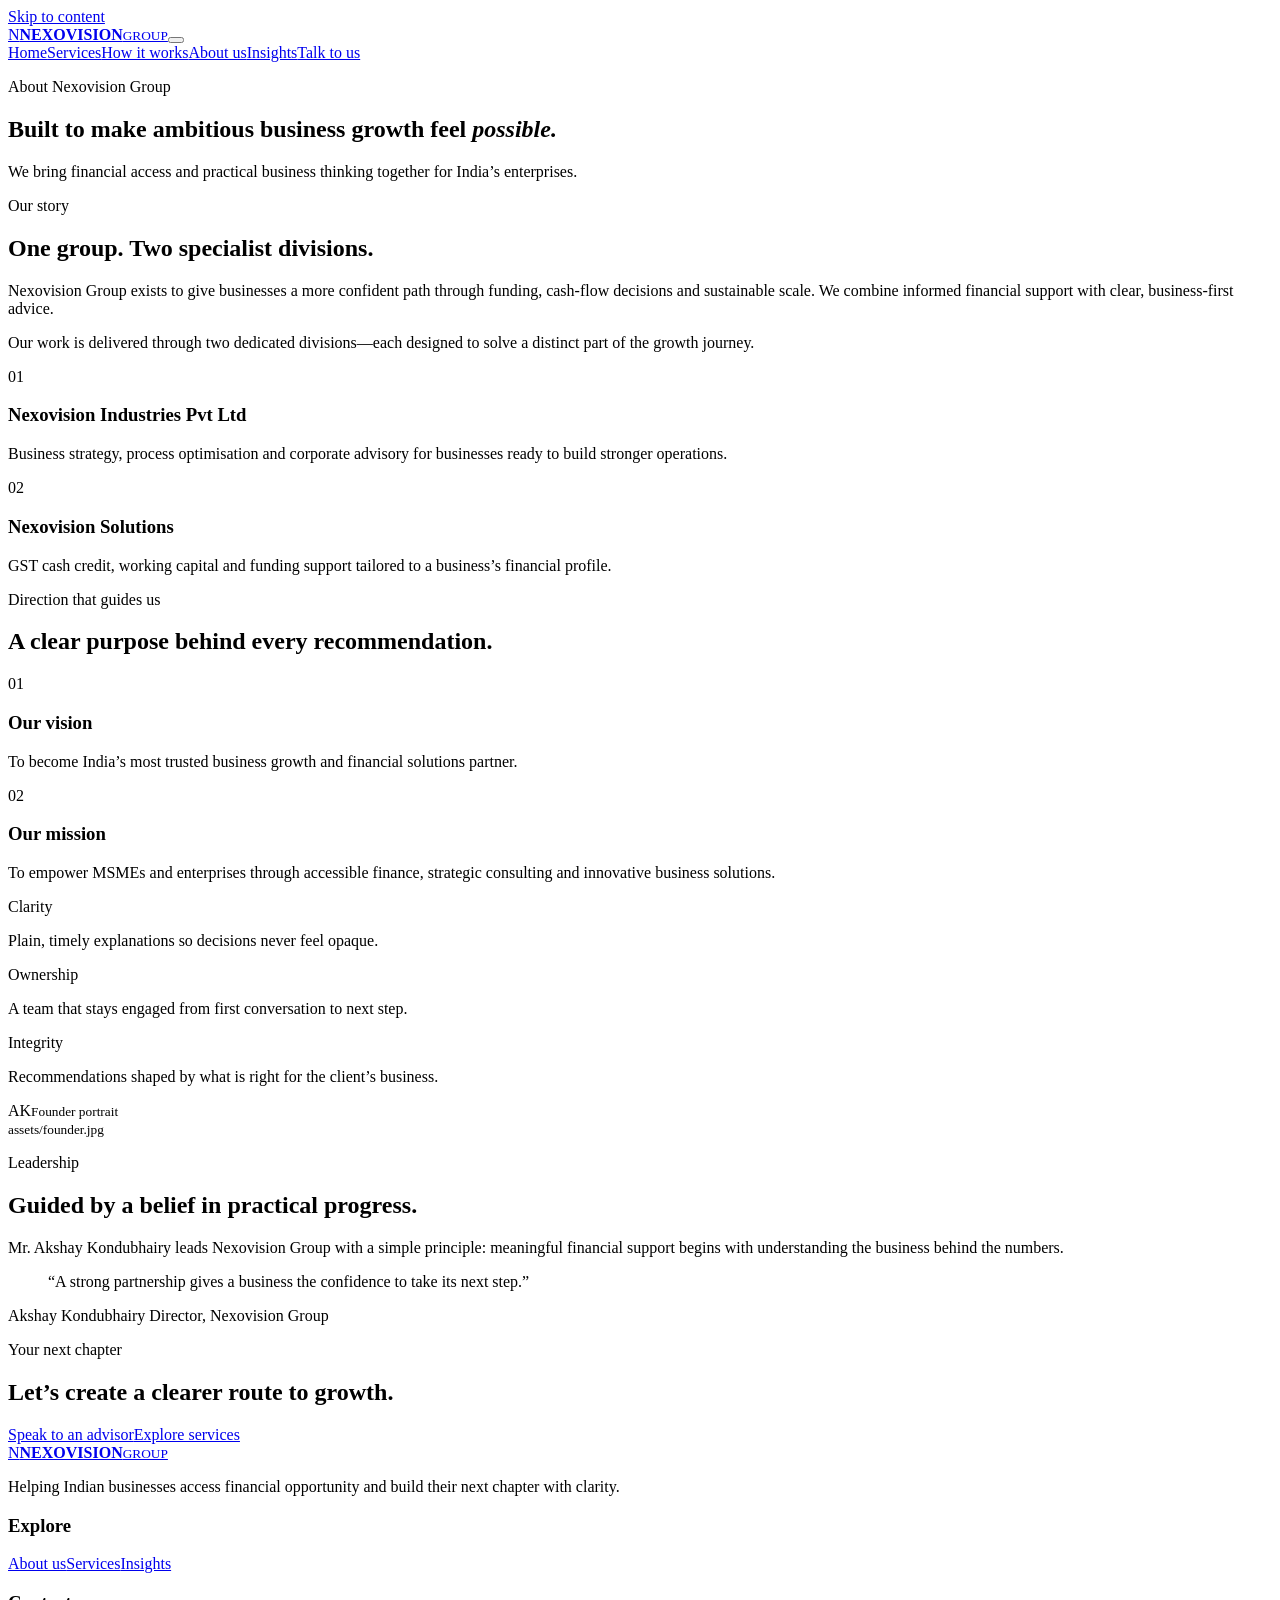
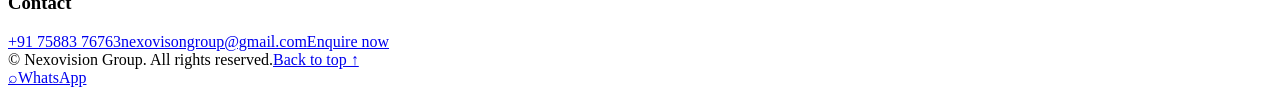
==== about.html @ 86c277ed "Add files via upload" ====
<!doctype html>
<html lang="en"><head><meta charset="utf-8"><meta name="viewport" content="width=device-width, initial-scale=1"><meta name="description" content="Learn about Nexovision Group, its vision, values and two specialist business divisions."><meta name="theme-color" content="#071B42"><title>About Nexovision Group | Our Vision & Leadership</title><link rel="preconnect" href="https://fonts.googleapis.com"><link rel="preconnect" href="https://fonts.gstatic.com" crossorigin><link href="https://fonts.googleapis.com/css2?family=DM+Sans:wght@400;500;600;700&family=Playfair+Display:wght@600;700&display=swap" rel="stylesheet"><link rel="stylesheet" href="css/style.css"></head>
<body><a class="skip-link" href="#main-content">Skip to content</a><header class="site-header"><div class="container nav-wrap"><a class="brand" href="index.html" aria-label="Nexovision Group home"><img class="brand-logo" src="assets/logo.png" alt="" onerror="this.remove()"><span class="brand-mark">N</span><span><strong>NEXOVISION</strong><small>GROUP</small></span></a><button class="menu-toggle" type="button" aria-label="Open menu" aria-expanded="false" aria-controls="primary-nav"><span></span><span></span><span></span></button><nav class="primary-nav" id="primary-nav" aria-label="Primary navigation"><a href="index.html">Home</a><a href="services.html">Services</a><a href="index.html#process">How it works</a><a class="active" href="about.html">About us</a><a href="insights.html">Insights</a><a class="nav-cta" href="contact.html">Talk to us</a></nav></div></header>
<main id="main-content"><section class="page-hero"><div class="container"><p class="eyebrow"><span></span> About Nexovision Group</p><h1>Built to make ambitious business growth feel <em>possible.</em></h1><p>We bring financial access and practical business thinking together for India’s enterprises.</p></div></section>
<section class="section"><div class="container story-grid"><div class="reveal"><p class="eyebrow gold"><span></span> Our story</p><h2>One group. Two specialist divisions.</h2></div><div class="reveal"><p>Nexovision Group exists to give businesses a more confident path through funding, cash-flow decisions and sustainable scale. We combine informed financial support with clear, business-first advice.</p><p>Our work is delivered through two dedicated divisions—each designed to solve a distinct part of the growth journey.</p></div></div><div class="division-strip reveal"><div><span class="division-number">01</span><h3>Nexovision Industries Pvt Ltd</h3><p>Business strategy, process optimisation and corporate advisory for businesses ready to build stronger operations.</p></div><div><span class="division-number">02</span><h3>Nexovision Solutions</h3><p>GST cash credit, working capital and funding support tailored to a business’s financial profile.</p></div></div></section>
<section class="section values-section"><div class="container"><div class="section-heading reveal"><p class="eyebrow gold"><span></span> Direction that guides us</p><h2>A clear purpose behind every recommendation.</h2></div><div class="mission-grid"><article class="mission-card reveal"><span>01</span><h3>Our vision</h3><p>To become India’s most trusted business growth and financial solutions partner.</p></article><article class="mission-card reveal"><span>02</span><h3>Our mission</h3><p>To empower MSMEs and enterprises through accessible finance, strategic consulting and innovative business solutions.</p></article></div><div class="value-grid"><article class="reveal"><span>Clarity</span><p>Plain, timely explanations so decisions never feel opaque.</p></article><article class="reveal"><span>Ownership</span><p>A team that stays engaged from first conversation to next step.</p></article><article class="reveal"><span>Integrity</span><p>Recommendations shaped by what is right for the client’s business.</p></article></div></div></section>
<section class="section"><div class="container founder-grid"><div class="founder-photo reveal"><img src="assets/founder.jpg" alt="Mr. Akshay Kondubhairy, Director of Nexovision Group" onerror="this.style.display='none'"><div class="photo-fallback" aria-hidden="true"><span>AK</span><small>Founder portrait<br>assets/founder.jpg</small></div></div><div class="founder-copy reveal"><p class="eyebrow gold"><span></span> Leadership</p><h2>Guided by a belief in practical progress.</h2><p>Mr. Akshay Kondubhairy leads Nexovision Group with a simple principle: meaningful financial support begins with understanding the business behind the numbers.</p><blockquote>“A strong partnership gives a business the confidence to take its next step.”</blockquote><p class="signature">Akshay Kondubhairy <span>Director, Nexovision Group</span></p></div></div></section>
<section class="cta-section"><div class="container cta-inner reveal"><p class="eyebrow"><span></span> Your next chapter</p><h2>Let’s create a clearer route to growth.</h2><div class="hero-actions"><a class="button button-gold" href="contact.html">Speak to an advisor</a><a class="button button-ghost" href="services.html">Explore services</a></div></div></section></main>
<footer class="site-footer"><div class="container footer-grid"><div><a class="brand brand-footer" href="index.html"><span class="brand-mark">N</span><span><strong>NEXOVISION</strong><small>GROUP</small></span></a><p>Helping Indian businesses access financial opportunity and build their next chapter with clarity.</p></div><div><h3>Explore</h3><a href="about.html">About us</a><a href="services.html">Services</a><a href="insights.html">Insights</a></div><div><h3>Contact</h3><a href="tel:+917588376763">+91 75883 76763</a><a href="mailto:nexovisongroup@gmail.com">nexovisongroup@gmail.com</a><a href="contact.html">Enquire now</a></div></div><div class="container footer-bottom"><span>© <span id="year"></span> Nexovision Group. All rights reserved.</span><a href="#top">Back to top ↑</a></div></footer><a class="floating-whatsapp" href="https://wa.me/919021301909" target="_blank" rel="noopener" aria-label="Chat on WhatsApp">⌕<span>WhatsApp</span></a><script src="js/script.js"></script></body></html>
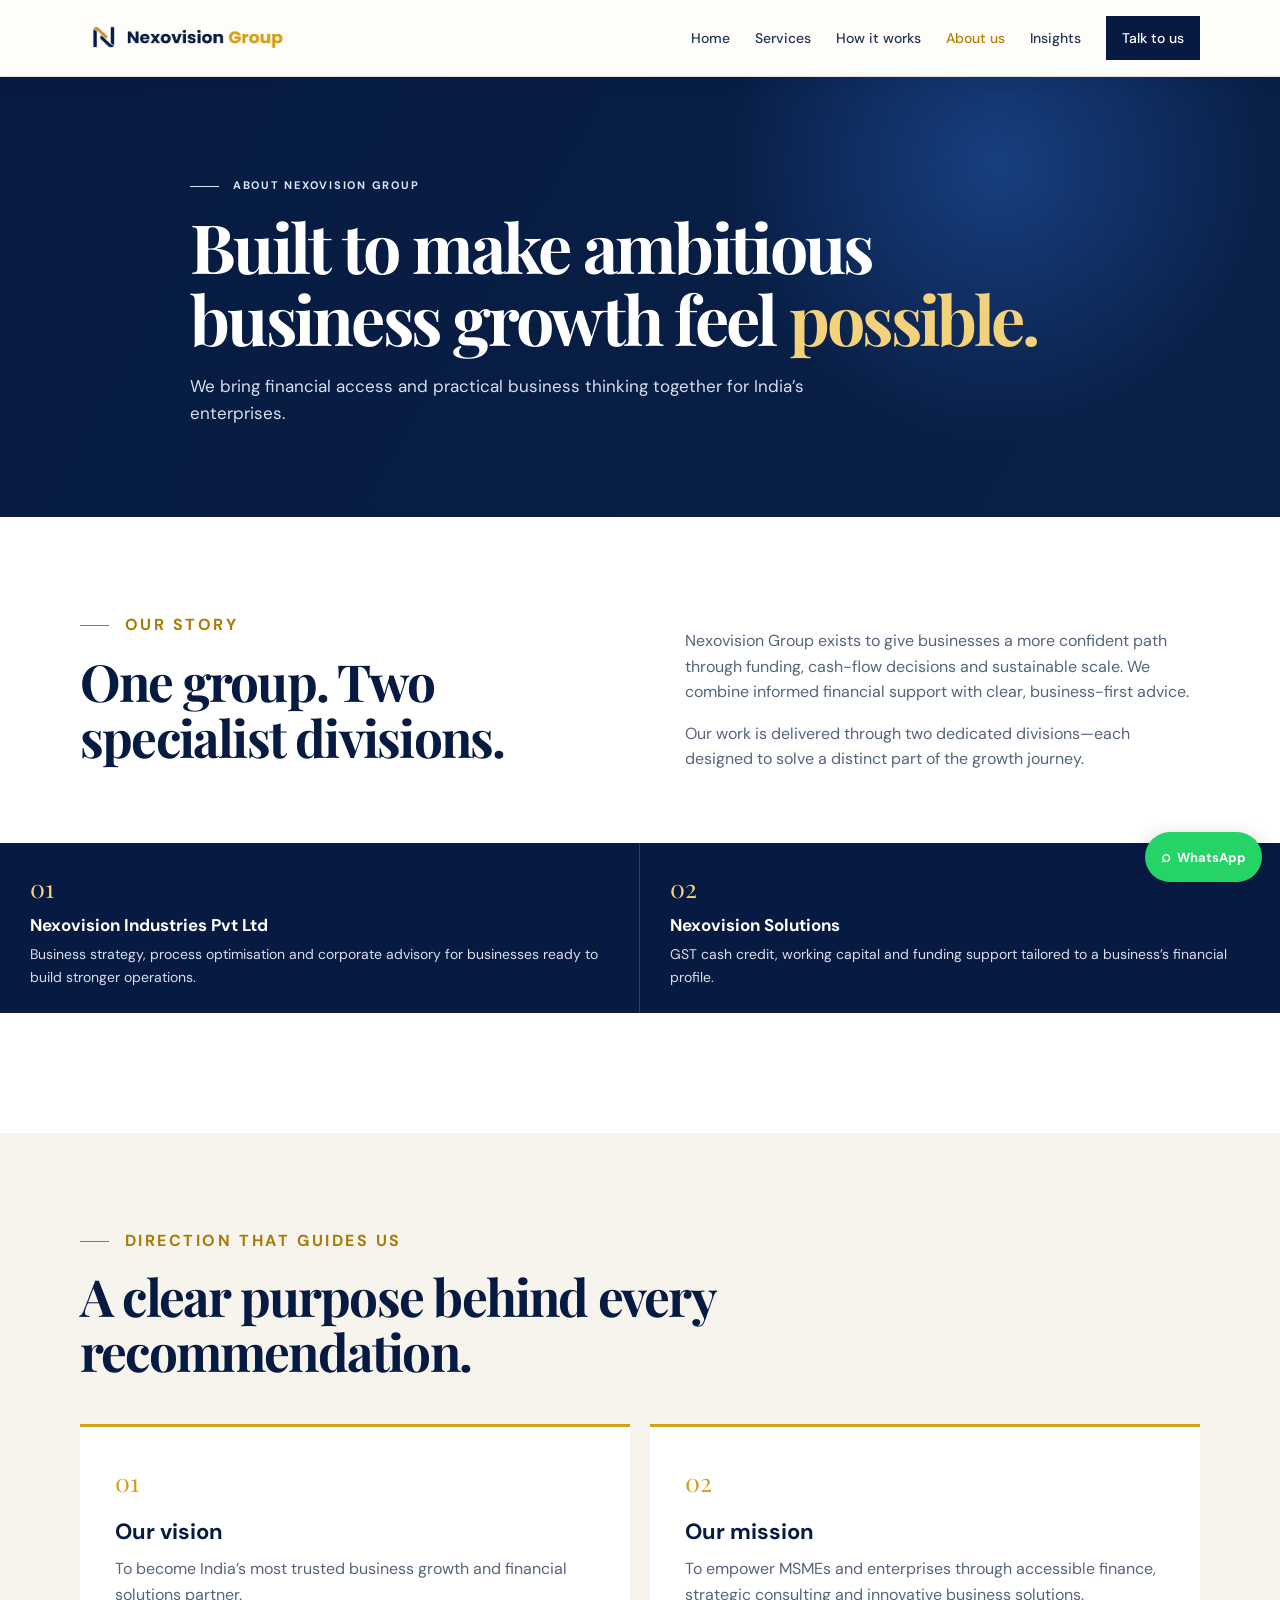
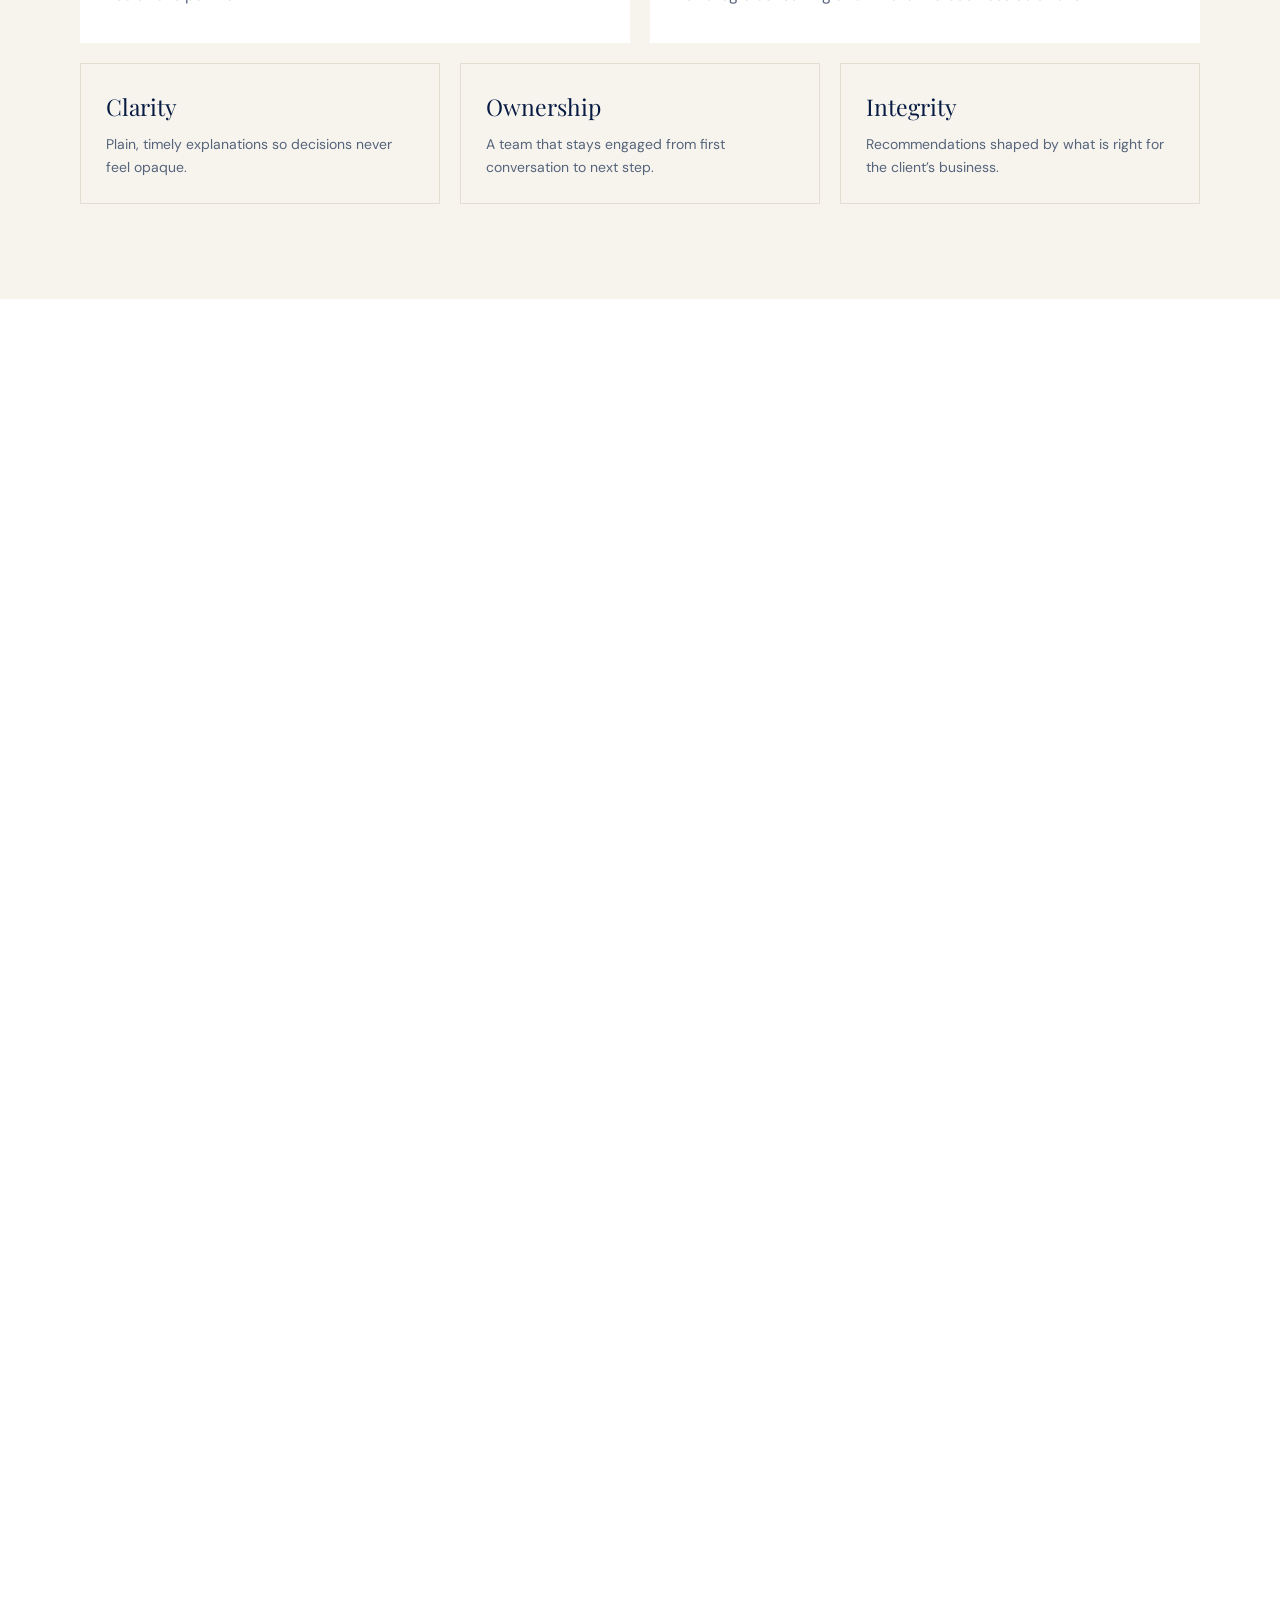
==== commit ab6838fc: "Update founder photo and alt text in about.html Replaced founder's photo in the about section and up" ====
--- a/about.html
+++ b/about.html
@@ -4,6 +4,6 @@
 <main id="main-content"><section class="page-hero"><div class="container"><p class="eyebrow"><span></span> About Nexovision Group</p><h1>Built to make ambitious business growth feel <em>possible.</em></h1><p>We bring financial access and practical business thinking together for India’s enterprises.</p></div></section>
 <section class="section"><div class="container story-grid"><div class="reveal"><p class="eyebrow gold"><span></span> Our story</p><h2>One group. Two specialist divisions.</h2></div><div class="reveal"><p>Nexovision Group exists to give businesses a more confident path through funding, cash-flow decisions and sustainable scale. We combine informed financial support with clear, business-first advice.</p><p>Our work is delivered through two dedicated divisions—each designed to solve a distinct part of the growth journey.</p></div></div><div class="division-strip reveal"><div><span class="division-number">01</span><h3>Nexovision Industries Pvt Ltd</h3><p>Business strategy, process optimisation and corporate advisory for businesses ready to build stronger operations.</p></div><div><span class="division-number">02</span><h3>Nexovision Solutions</h3><p>GST cash credit, working capital and funding support tailored to a business’s financial profile.</p></div></div></section>
 <section class="section values-section"><div class="container"><div class="section-heading reveal"><p class="eyebrow gold"><span></span> Direction that guides us</p><h2>A clear purpose behind every recommendation.</h2></div><div class="mission-grid"><article class="mission-card reveal"><span>01</span><h3>Our vision</h3><p>To become India’s most trusted business growth and financial solutions partner.</p></article><article class="mission-card reveal"><span>02</span><h3>Our mission</h3><p>To empower MSMEs and enterprises through accessible finance, strategic consulting and innovative business solutions.</p></article></div><div class="value-grid"><article class="reveal"><span>Clarity</span><p>Plain, timely explanations so decisions never feel opaque.</p></article><article class="reveal"><span>Ownership</span><p>A team that stays engaged from first conversation to next step.</p></article><article class="reveal"><span>Integrity</span><p>Recommendations shaped by what is right for the client’s business.</p></article></div></div></section>
-<section class="section"><div class="container founder-grid"><div class="founder-photo reveal"><img src="assets/founder.jpg" alt="Mr. Akshay Kondubhairy, Director of Nexovision Group" onerror="this.style.display='none'"><div class="photo-fallback" aria-hidden="true"><span>AK</span><small>Founder portrait<br>assets/founder.jpg</small></div></div><div class="founder-copy reveal"><p class="eyebrow gold"><span></span> Leadership</p><h2>Guided by a belief in practical progress.</h2><p>Mr. Akshay Kondubhairy leads Nexovision Group with a simple principle: meaningful financial support begins with understanding the business behind the numbers.</p><blockquote>“A strong partnership gives a business the confidence to take its next step.”</blockquote><p class="signature">Akshay Kondubhairy <span>Director, Nexovision Group</span></p></div></div></section>
+<section class="section"><div class="container founder-grid"><div class="founder-photo reveal"><img src="assets/founder.png" alt="Mr. Akshay Kondubhairy, Director of Nexovision Group" onerror="this.style.display='none'"><div class="photo-fallback" aria-hidden="true"><span>AK</span><small>Founder portrait<br>assets/founder.jpg</small></div></div><div class="founder-copy reveal"><p class="eyebrow gold"><span></span> Leadership</p><h2>Guided by a belief in practical progress.</h2><p>Mr. Akshay Kondubhairy leads Nexovision Group with a simple principle: meaningful financial support begins with understanding the business behind the numbers.</p><blockquote>“A strong partnership gives a business the confidence to take its next step.”</blockquote><p class="signature">Akshay Kondubhairy <span>Director, Nexovision Group</span></p></div></div></section>
 <section class="cta-section"><div class="container cta-inner reveal"><p class="eyebrow"><span></span> Your next chapter</p><h2>Let’s create a clearer route to growth.</h2><div class="hero-actions"><a class="button button-gold" href="contact.html">Speak to an advisor</a><a class="button button-ghost" href="services.html">Explore services</a></div></div></section></main>
 <footer class="site-footer"><div class="container footer-grid"><div><a class="brand brand-footer" href="index.html"><span class="brand-mark">N</span><span><strong>NEXOVISION</strong><small>GROUP</small></span></a><p>Helping Indian businesses access financial opportunity and build their next chapter with clarity.</p></div><div><h3>Explore</h3><a href="about.html">About us</a><a href="services.html">Services</a><a href="insights.html">Insights</a></div><div><h3>Contact</h3><a href="tel:+917588376763">+91 75883 76763</a><a href="mailto:nexovisongroup@gmail.com">nexovisongroup@gmail.com</a><a href="contact.html">Enquire now</a></div></div><div class="container footer-bottom"><span>© <span id="year"></span> Nexovision Group. All rights reserved.</span><a href="#top">Back to top ↑</a></div></footer><a class="floating-whatsapp" href="https://wa.me/919021301909" target="_blank" rel="noopener" aria-label="Chat on WhatsApp">⌕<span>WhatsApp</span></a><script src="js/script.js"></script></body></html>
--- a/css/style.css
+++ b/css/style.css
@@ -0,0 +1,5 @@
+:root{--navy:#071B42;--navy-2:#0c2a61;--gold:#D4A017;--gold-light:#f4d27b;--ink:#14223c;--muted:#637089;--cream:#fbfaf6;--surface:#f4f6fa;--white:#fff;--line:#dce2ea;--shadow:0 18px 50px rgba(7,27,66,.11)}*{box-sizing:border-box}html{scroll-behavior:smooth}body{margin:0;background:var(--white);color:var(--ink);font-family:'DM Sans',sans-serif;line-height:1.6}.container{width:min(1120px,calc(100% - 40px));margin:auto}.skip-link{position:absolute;left:-999px;top:0;background:#fff;color:var(--navy);padding:10px;z-index:99}.skip-link:focus{left:10px}.site-header{position:sticky;top:0;z-index:50;background:rgba(7,27,66,.96);backdrop-filter:blur(12px);border-bottom:1px solid rgba(255,255,255,.08)}.nav-wrap{min-height:76px;display:flex;align-items:center;justify-content:space-between;gap:25px}.brand{display:inline-flex;align-items:center;gap:10px;text-decoration:none;color:#fff;letter-spacing:.08em}.brand-mark{display:grid;place-items:center;width:36px;height:36px;border:1px solid var(--gold);color:var(--gold);font-family:'Playfair Display',serif;font-size:23px}.brand strong{display:block;font-size:13px;line-height:1.1}.brand small{display:block;font-size:8px;letter-spacing:.27em;text-align:center;margin-top:3px}.primary-nav{display:flex;align-items:center;gap:25px}.primary-nav>a{color:#dfe5f0;text-decoration:none;font-size:14px;font-weight:500}.primary-nav>a:hover,.primary-nav .active{color:var(--gold-light)}.nav-cta{border:1px solid var(--gold);padding:10px 15px;color:var(--gold)!important}.menu-toggle{display:none;background:none;border:0;padding:7px;cursor:pointer}.menu-toggle span{display:block;width:25px;height:2px;background:#fff;margin:5px}.section{padding:95px 0}.section-dark,.cta-section{background:radial-gradient(circle at 78% 25%,#163f84 0,transparent 28%),linear-gradient(115deg,#071B42,#081831 68%,#0c285a);color:#fff}.hero{overflow:hidden}.hero-grid{min-height:600px;display:grid;grid-template-columns:1.1fr .9fr;align-items:center;gap:50px}.eyebrow{margin:0 0 15px;color:#dce5f7;text-transform:uppercase;font-size:11px;letter-spacing:.16em;font-weight:700}.eyebrow span{display:inline-block;width:29px;height:1px;background:currentColor;vertical-align:middle;margin-right:9px}.eyebrow.gold{color:#a87b09}.hero h1,h2{font-family:'Playfair Display',serif;line-height:1.08;letter-spacing:-.035em}.hero h1{max-width:720px;font-size:clamp(42px,5vw,69px);margin:0 0 20px}.hero h1 em{font-style:normal;color:var(--gold-light)}.hero-text{max-width:570px;color:#d8e0ef;font-size:17px}.hero-actions{display:flex;flex-wrap:wrap;gap:13px;margin-top:31px}.button{display:inline-flex;align-items:center;justify-content:center;gap:15px;min-height:51px;padding:12px 21px;text-decoration:none;border:1px solid transparent;font-weight:700;font-size:14px;cursor:pointer;font-family:inherit}.button-gold{background:var(--gold);color:var(--navy)}.button-gold:hover{background:#ebc151}.button-ghost{border-color:rgba(255,255,255,.6);color:#fff;background:transparent}.button-ghost:hover{background:#fff;color:var(--navy)}.button-navy{background:var(--navy);color:#fff;width:100%}.button-navy:hover{background:#123775}.hero-points{display:flex;flex-wrap:wrap;gap:18px;list-style:none;padding:0;margin:27px 0 0;color:#d6dfef;font-size:13px}.hero-points li:before{content:'✓';color:var(--gold-light);margin-right:7px}.hero-visual{position:relative;height:450px}.hero-orbit{position:absolute;border:1px solid rgba(244,210,123,.25);border-radius:50%}.orbit-one{width:395px;height:395px;top:25px;left:20px}.orbit-two{width:265px;height:265px;top:88px;left:85px}.funding-card{position:absolute;right:5px;top:55px;width:220px;padding:22px;background:rgba(255,255,255,.96);color:var(--navy);box-shadow:var(--shadow);border-top:3px solid var(--gold)}.funding-card>*{display:block}.card-label{font-size:11px;text-transform:uppercase;letter-spacing:.11em;color:var(--muted)}.funding-card strong{font-family:'Playfair Display',serif;font-size:31px;margin:5px 0}.funding-card b{color:var(--gold)}.funding-card span:last-child{font-size:11px;color:var(--muted)}.hero-panel{position:absolute;left:0;bottom:40px;right:48px;padding:25px;background:rgba(13,44,93,.82);border:1px solid rgba(255,255,255,.2);backdrop-filter:blur(7px)}.panel-icon{color:var(--gold-light);font-size:28px}.hero-panel p{font-family:'Playfair Display',serif;font-size:25px;line-height:1.15;margin:3px 0 13px}.panel-line{height:1px;background:rgba(255,255,255,.33)}.hero-panel small{font-size:11px;color:#d8e0ef}.trust-bar{background:var(--navy);color:#fff}.stats-grid{display:grid;grid-template-columns:repeat(4,1fr)}.stats-grid>div{padding:26px 15px;text-align:center;border-right:1px solid rgba(255,255,255,.15)}.stats-grid>div:last-child{border:0}.stats-grid strong{font-family:'Playfair Display',serif;color:var(--gold-light);font-size:31px}.stats-grid strong span{font-size:20px}.stats-grid p{margin:0;color:#d9e2f1;text-transform:uppercase;letter-spacing:.09em;font-size:10px}.eligibility{background:var(--cream)}.eligibility-grid,.why-grid,.founder-grid,.faq-grid{display:grid;grid-template-columns:1fr 1fr;gap:80px;align-items:center}.section-intro h2,.section-heading h2,.why-copy h2,.founder-copy h2{font-size:clamp(35px,4vw,53px);margin:0 0 19px}.section-intro>p:not(.eyebrow),.section-heading>p,.why-copy>p,.founder-copy>p{color:var(--muted);font-size:16px}.mini-proof{display:flex;gap:12px;align-items:center;margin-top:28px}.proof-icon{display:grid;place-items:center;width:35px;height:35px;background:var(--navy);color:var(--gold-light);border-radius:50%}.mini-proof p{margin:0;color:var(--muted);font-size:14px}.eligibility-form{background:#fff;padding:30px;box-shadow:var(--shadow);border-top:3px solid var(--gold)}.form-row{display:grid;grid-template-columns:1fr 1fr;gap:15px;margin-bottom:15px}.eligibility-form label{display:block;color:var(--ink);font-size:12px;font-weight:700}.eligibility-form input,.eligibility-form select{width:100%;display:block;margin-top:6px;border:1px solid var(--line);padding:12px;background:#fff;color:var(--ink);font:inherit;font-size:14px}.eligibility-form input:focus,.eligibility-form select:focus{outline:2px solid #d4a01780;border-color:var(--gold)}.form-note{font-size:11px;color:var(--muted);margin:13px 0 0}.form-result{display:block;min-height:1px;margin-top:13px;padding:0;color:var(--navy);font-weight:700}.form-result:not(:empty){padding:12px;background:#f6f1df;border-left:3px solid var(--gold);font-size:14px}.section-heading{max-width:665px;margin-bottom:45px}.division-strip{display:grid;grid-template-columns:1fr 1fr;background:var(--navy);color:#fff;margin-bottom:25px}.division-strip>div{padding:25px 30px;border-right:1px solid rgba(255,255,255,.16)}.division-strip>div:last-child{border:0}.division-number{font-family:'Playfair Display',serif;color:var(--gold-light);font-size:25px}.division-strip h3{margin:4px 0;font-size:17px}.division-strip p{margin:0;color:#d6deed;font-size:14px}.service-grid{display:grid;grid-template-columns:repeat(3,1fr);gap:20px}.service-card{padding:28px;background:var(--surface);border-bottom:2px solid transparent;transition:.25s}.service-card:hover{transform:translateY(-5px);border-color:var(--gold);background:#fff;box-shadow:var(--shadow)}.service-icon{display:grid;place-items:center;width:45px;height:45px;border:1px solid var(--gold);color:var(--gold);font-family:'Playfair Display',serif;font-size:23px}.service-card h3{margin:20px 0 8px;font-size:20px}.service-card p{color:var(--muted);font-size:14px}.service-card a,.text-link{color:var(--navy);font-size:13px;font-weight:700;text-decoration:none}.service-card a span,.text-link span{color:var(--gold);margin-left:5px}.process{background:var(--navy);color:#fff}.centered{text-align:center;margin-left:auto;margin-right:auto}.process .section-heading h2{color:#fff}.process-grid{list-style:none;padding:0;margin:0;display:grid;grid-template-columns:repeat(4,1fr);gap:25px}.process-grid li{position:relative;padding-right:10px}.process-grid li:not(:last-child):after{content:'';height:1px;background:rgba(244,210,123,.45);position:absolute;width:68%;top:26px;left:75px}.process-grid span{display:grid;place-items:center;width:53px;height:53px;border:1px solid var(--gold);border-radius:50%;font-family:'Playfair Display',serif;color:var(--gold-light);position:relative;z-index:1;background:var(--navy)}.process-grid h3{font-size:18px;margin:20px 0 7px}.process-grid p{color:#cfd9ea;font-size:14px;margin:0}.why-image{position:relative;min-height:500px;background:var(--surface)}.image-placeholder{position:absolute;inset:0;background:linear-gradient(155deg,#112f65,#071b42 68%);display:flex;flex-direction:column;justify-content:flex-end;padding:45px;color:#fff;overflow:hidden}.image-placeholder:before{content:'';position:absolute;width:410px;height:410px;border:1px solid rgba(244,210,123,.28);border-radius:50%;right:-90px;top:-100px}.image-placeholder span{font-family:'Playfair Display',serif;color:var(--gold-light);font-size:100px;line-height:1;opacity:.85}.image-placeholder p{font-family:'Playfair Display',serif;font-size:28px;line-height:1.12;margin:7px 0}.experience-badge{position:absolute;right:-20px;bottom:32px;background:var(--gold);padding:18px 22px;display:flex;gap:10px;align-items:center;color:var(--navy)}.experience-badge strong{font-family:'Playfair Display',serif;font-size:36px}.experience-badge strong span{font-size:20px}.experience-badge small{font-weight:700;line-height:1.2}.benefit-list{margin-top:27px}.benefit-list>div{display:flex;gap:15px;padding:14px 0;border-top:1px solid var(--line)}.benefit-list span{color:var(--gold);font-weight:700}.benefit-list p{margin:0;font-size:14px;color:var(--muted)}.benefit-list strong{color:var(--ink)}.testimonials{background:var(--cream)}.testimonial-wrap{display:flex;align-items:center;gap:25px}.testimonial-slider{flex:1;min-height:222px}.testimonial{display:none;text-align:center;padding:6px 12%;animation:fade .35s ease}.testimonial.is-active{display:block}.quote{font-family:'Playfair Display',serif;color:var(--gold);font-size:68px;height:47px}.testimonial blockquote{font-family:'Playfair Display',serif;font-size:clamp(22px,3vw,33px);line-height:1.3;margin:0 0 20px}.testimonial footer strong,.testimonial footer span{display:block;font-size:13px}.testimonial footer span{color:var(--muted);font-size:12px}.slider-control{display:grid;place-items:center;width:42px;height:42px;border:1px solid var(--navy);background:transparent;color:var(--navy);font-size:20px;cursor:pointer}.slider-control:hover{background:var(--navy);color:#fff}.slider-dots{display:flex;justify-content:center;gap:7px;margin-top:19px}.slider-dots button{width:7px;height:7px;padding:0;border:0;border-radius:100%;background:#b7bfcd;cursor:pointer}.slider-dots button.active{width:21px;border-radius:4px;background:var(--gold)}.founder{background:#fff}.founder-photo{position:relative;min-height:480px;background:var(--navy);overflow:hidden}.founder-photo img{width:100%;height:480px;object-fit:cover;position:relative;z-index:2}.founder-photo img[src="assets/founder.jpg"]+.photo-fallback{display:flex}.photo-fallback{position:absolute;inset:0;z-index:1;align-items:center;justify-content:center;flex-direction:column;background:linear-gradient(140deg,#173d7c,#071b42);color:#fff}.photo-fallback span{font-family:'Playfair Display',serif;font-size:90px;color:var(--gold-light)}.photo-fallback small{text-align:center;color:#dce5f7}.founder-copy blockquote{font-family:'Playfair Display',serif;color:var(--navy);font-size:25px;line-height:1.34;margin:26px 0}.signature{font-family:'Playfair Display',serif!important;font-size:22px!important;color:var(--navy)!important}.signature span{display:block;font-family:'DM Sans',sans-serif;font-size:11px;letter-spacing:.08em;text-transform:uppercase;color:var(--gold)}.faq{background:var(--cream)}.faq-list details{background:#fff;border-bottom:1px solid var(--line);padding:0 20px}.faq-list summary{list-style:none;cursor:pointer;padding:20px 25px 20px 0;font-size:16px;font-weight:700;position:relative}.faq-list summary::-webkit-details-marker{display:none}.faq-list summary span{position:absolute;right:0;color:var(--gold);font-size:25px;font-weight:400;top:13px}.faq-list details[open] summary span{transform:rotate(45deg)}.faq-list p{padding:0 20px 19px 0;margin:0;color:var(--muted);font-size:14px}.cta-section{padding:85px 0}.cta-inner{max-width:740px;text-align:center;margin:auto}.cta-inner h2{font-size:clamp(35px,5vw,58px);margin:0}.cta-inner>p:not(.eyebrow){color:#d7e0ef;font-size:16px}.cta-inner .hero-actions{justify-content:center}.site-footer{background:#041126;color:#d6dfed;padding-top:60px}.footer-grid{display:grid;grid-template-columns:2fr 1fr 1fr;gap:40px;padding-bottom:45px}.brand-footer{margin-bottom:15px}.footer-grid p{max-width:320px;font-size:14px}.footer-grid h3{color:#fff;font-size:13px;text-transform:uppercase;letter-spacing:.1em;margin-top:3px}.footer-grid a:not(.brand){display:block;color:#d6dfed;text-decoration:none;font-size:14px;margin:8px 0}.footer-grid a:hover{color:var(--gold-light)}.footer-bottom{border-top:1px solid rgba(255,255,255,.15);display:flex;justify-content:space-between;padding:19px 0;font-size:12px}.footer-bottom a{color:var(--gold-light);text-decoration:none}.floating-whatsapp{position:fixed;right:18px;bottom:18px;z-index:40;border-radius:28px;padding:12px 16px;background:#25D366;color:#fff;text-decoration:none;font-weight:700;box-shadow:0 8px 22px #071b4244}.floating-whatsapp span{margin-left:6px;font-size:13px}.reveal{opacity:0;transform:translateY(20px);transition:opacity .65s ease,transform .65s ease}.reveal.visible{opacity:1;transform:none}@keyframes fade{from{opacity:0;transform:translateX(10px)}to{opacity:1;transform:none}}@media(max-width:800px){.site-header{position:sticky}.nav-wrap{min-height:67px}.menu-toggle{display:block;z-index:5}.primary-nav{display:none;position:absolute;top:67px;left:0;right:0;background:var(--navy);padding:14px 20px 25px;border-top:1px solid rgba(255,255,255,.12);box-shadow:0 16px 20px #0003}.primary-nav.open{display:flex;flex-direction:column;align-items:stretch;gap:0}.primary-nav>a{padding:13px 0}.primary-nav .nav-cta{margin-top:8px;text-align:center}.menu-toggle[aria-expanded=true] span:nth-child(1){transform:translateY(7px) rotate(45deg)}.menu-toggle[aria-expanded=true] span:nth-child(2){opacity:0}.menu-toggle[aria-expanded=true] span:nth-child(3){transform:translateY(-7px) rotate(-45deg)}.hero-grid,.eligibility-grid,.why-grid,.founder-grid,.faq-grid{grid-template-columns:1fr;gap:44px}.hero-grid{padding:67px 0 43px;min-height:unset}.hero-visual{height:315px}.orbit-one{width:280px;height:280px;left:calc(50% - 140px);top:0}.orbit-two{width:180px;height:180px;left:calc(50% - 90px);top:49px}.funding-card{right:0;top:14px;width:195px}.hero-panel{left:0;right:5px;bottom:0;padding:18px}.hero-panel p{font-size:21px}.stats-grid{grid-template-columns:1fr 1fr}.stats-grid>div{border-bottom:1px solid rgba(255,255,255,.15)}.stats-grid>div:nth-child(2){border-right:0}.section{padding:70px 0}.form-row,.division-strip,.service-grid,.process-grid,.footer-grid{grid-template-columns:1fr}.division-strip>div{border-right:0;border-bottom:1px solid rgba(255,255,255,.16)}.process-grid{gap:22px}.process-grid li{padding-left:70px;min-height:65px}.process-grid span{position:absolute;left:0;top:0}.process-grid li:not(:last-child):after{width:1px;height:28px;left:26px;top:57px}.why-image{min-height:355px}.experience-badge{right:0;bottom:18px}.founder-photo,.founder-photo img{min-height:360px;height:360px}.testimonial{padding:5px 0}.testimonial-wrap{gap:10px}.slider-control{flex:0 0 35px;width:35px;height:35px}.footer-grid{gap:24px}.footer-bottom{gap:10px;flex-direction:column}.floating-whatsapp{padding:13px}.floating-whatsapp span{display:none}}@media(max-width:420px){.container{width:min(100% - 30px,1120px)}.hero h1{font-size:40px}.hero-actions .button{width:100%}.eligibility-form{padding:20px}.stats-grid strong{font-size:27px}.testimonial blockquote{font-size:22px}.section-intro h2,.section-heading h2,.why-copy h2,.founder-copy h2{font-size:35px}}
+/* Phase 2: supporting-page layouts */
+.page-hero{padding:100px 0 90px;background:radial-gradient(circle at 78% 20%,#173f80 0,transparent 26%),linear-gradient(120deg,#071B42,#0a2047);color:#fff}.page-hero .container{max-width:900px}.page-hero h1{font-family:'Playfair Display',serif;font-size:clamp(42px,5.5vw,68px);line-height:1.07;letter-spacing:-.04em;margin:0 0 18px}.page-hero h1 em{font-style:normal;color:var(--gold-light)}.page-hero p:not(.eyebrow){max-width:620px;margin:0;color:#d6dfed;font-size:17px}.story-grid{display:grid;grid-template-columns:1fr 1fr;gap:90px;align-items:start;margin-bottom:55px}.story-grid h2,.service-cta h2,.contact-grid h2,.contact-map h2{font-family:'Playfair Display',serif;font-size:clamp(35px,4vw,52px);line-height:1.1;margin:0}.story-grid p{color:var(--muted);font-size:16px}.values-section{background:var(--cream)}.mission-grid{display:grid;grid-template-columns:1fr 1fr;gap:20px}.mission-card{padding:35px;background:#fff;border-top:3px solid var(--gold)}.mission-card span{color:var(--gold);font-family:'Playfair Display',serif;font-size:25px}.mission-card h3{font-size:22px;margin:12px 0 7px}.mission-card p,.value-grid p{color:var(--muted);margin:0}.value-grid{display:grid;grid-template-columns:repeat(3,1fr);gap:20px;margin-top:20px}.value-grid article{padding:25px;border:1px solid var(--line)}.value-grid span{font-family:'Playfair Display',serif;font-size:23px;color:var(--navy)}.value-grid p{font-size:14px;margin-top:8px}.detailed-services{display:grid;grid-template-columns:repeat(3,1fr);gap:20px}.detail-card{padding:29px;background:var(--surface);border-top:2px solid transparent;transition:.25s}.detail-card:hover{background:#fff;border-color:var(--gold);box-shadow:var(--shadow)}.detail-card h3{font-size:21px;margin:20px 0 8px}.detail-card p{font-size:14px;color:var(--muted)}.detail-card ul{list-style:none;padding:0;margin:20px 0}.detail-card li{font-size:13px;color:var(--ink);padding:5px 0;border-bottom:1px solid var(--line)}.detail-card li:before{content:'✓';color:var(--gold);font-weight:700;margin-right:7px}.service-band{background:var(--navy);color:#fff}.service-band .section-heading h2,.service-band .section-heading p{color:#fff}.detailed-services.light .detail-card{background:#0e2d62}.detailed-services.light .detail-card:hover{background:#153b7a}.detailed-services.light .detail-card p,.detailed-services.light .detail-card li{color:#d9e1ee}.detailed-services.light .detail-card li{border-color:rgba(255,255,255,.15)}.service-cta{display:flex;align-items:center;justify-content:space-between;gap:25px;padding:38px;background:var(--cream)}.service-cta h2{max-width:590px}.featured-insight{display:grid;grid-template-columns:1.1fr .9fr;min-height:425px;background:var(--cream)}.featured-insight>div:first-child{padding:55px}.featured-insight h2{font-family:'Playfair Display',serif;font-size:clamp(32px,4vw,48px);line-height:1.08;margin:13px 0}.featured-insight p:not(.eyebrow){color:var(--muted)}.featured-art{position:relative;display:flex;justify-content:flex-end;align-items:flex-end;padding:38px;background:linear-gradient(145deg,#173e7b,#071b42);color:#fff;overflow:hidden}.featured-art:before{content:'';position:absolute;width:440px;height:440px;border:1px solid rgba(244,210,123,.3);border-radius:50%;top:-170px;left:-145px}.featured-art span{font-family:'Playfair Display',serif;color:var(--gold-light);font-size:110px;line-height:1;z-index:1}.featured-art small{z-index:1;font-size:13px;text-transform:uppercase;letter-spacing:.1em}.article-meta{display:block;color:#a87b09;font-size:10px;font-weight:700;letter-spacing:.12em}.insight-heading{margin:80px 0 40px}.article-grid{display:grid;grid-template-columns:repeat(3,1fr);gap:24px}.article-card{background:var(--surface);padding-bottom:27px}.article-card>*:not(.article-image){margin-left:23px;margin-right:23px}.article-card h3{font-size:20px;line-height:1.25;margin-top:10px;margin-bottom:9px}.article-card p:not(.article-meta){font-size:14px;color:var(--muted)}.article-image{height:180px;display:flex;align-items:flex-end;padding:18px;background:var(--navy);color:var(--gold-light);font-family:'Playfair Display',serif;font-size:55px}.article-one{background:linear-gradient(140deg,#0a2451,#1c4a8b)}.article-two{background:linear-gradient(140deg,#0e2e69,#27788e)}.article-three{background:linear-gradient(140deg,#152348,#7b5b16)}.article-notice{margin:32px 0 0;padding:15px;background:#f6f1df;color:#6d5514;font-size:13px;border-left:3px solid var(--gold)}.contact-grid{display:grid;grid-template-columns:.85fr 1.15fr;gap:80px;align-items:start}.contact-intro{color:var(--muted);font-size:16px}.contact-list{margin-top:31px}.contact-list>a,.contact-list>div{display:flex;align-items:center;gap:13px;margin:15px 0;text-decoration:none;color:var(--ink)}.contact-list>*>span{display:grid;place-items:center;width:37px;height:37px;background:var(--navy);color:var(--gold-light);border-radius:50%}.contact-list small,.contact-list strong{display:block}.contact-list small{font-size:11px;color:var(--muted);text-transform:uppercase;letter-spacing:.08em}.contact-list strong{font-size:14px}.contact-form{padding:34px;background:var(--cream);border-top:3px solid var(--gold)}.contact-form h3{font-family:'Playfair Display',serif;font-size:28px;margin:0 0 20px}.contact-form label{display:block;font-size:12px;font-weight:700;margin-bottom:15px}.contact-form input,.contact-form select,.contact-form textarea{display:block;width:100%;font:inherit;font-size:14px;margin-top:6px;padding:12px;border:1px solid var(--line);background:#fff}.contact-form textarea{resize:vertical}.contact-map{padding:75px 0;background:var(--cream)}.contact-map .container{display:grid;grid-template-columns:1fr 1fr;gap:80px;align-items:center}.contact-map p:not(.eyebrow){color:var(--muted)}.map-visual{min-height:245px;display:flex;align-items:flex-end;justify-content:space-between;padding:25px;background:linear-gradient(145deg,#143a75,#071b42);color:#fff;position:relative;overflow:hidden}.map-visual:before{content:'';width:310px;height:310px;border-radius:47% 53% 45% 55%;position:absolute;right:40px;top:-40px;border:1px solid rgba(244,210,123,.35)}.map-visual span{font-family:'Playfair Display',serif;color:var(--gold-light);font-size:47px;z-index:1}.map-visual small{z-index:1;text-transform:uppercase;letter-spacing:.1em;font-size:10px;text-align:right}@media(max-width:800px){.page-hero{padding:70px 0}.story-grid,.mission-grid,.value-grid,.detailed-services,.featured-insight,.article-grid,.contact-grid,.contact-map .container{grid-template-columns:1fr;gap:24px}.story-grid{margin-bottom:35px}.featured-insight>div:first-child{padding:32px}.featured-art{min-height:240px}.service-cta{display:block}.service-cta .button{margin-top:25px}.contact-map{padding:60px 0}.map-visual{min-height:215px}}
+/* Project visual asset: original Nexovision hero illustration */
+.hero-visual{background-image:linear-gradient(90deg,rgba(7,27,66,.08),rgba(7,27,66,.2)),url('../assets/hero-growth.jpg');background-size:cover;background-position:center;border:1px solid rgba(244,210,123,.15)}
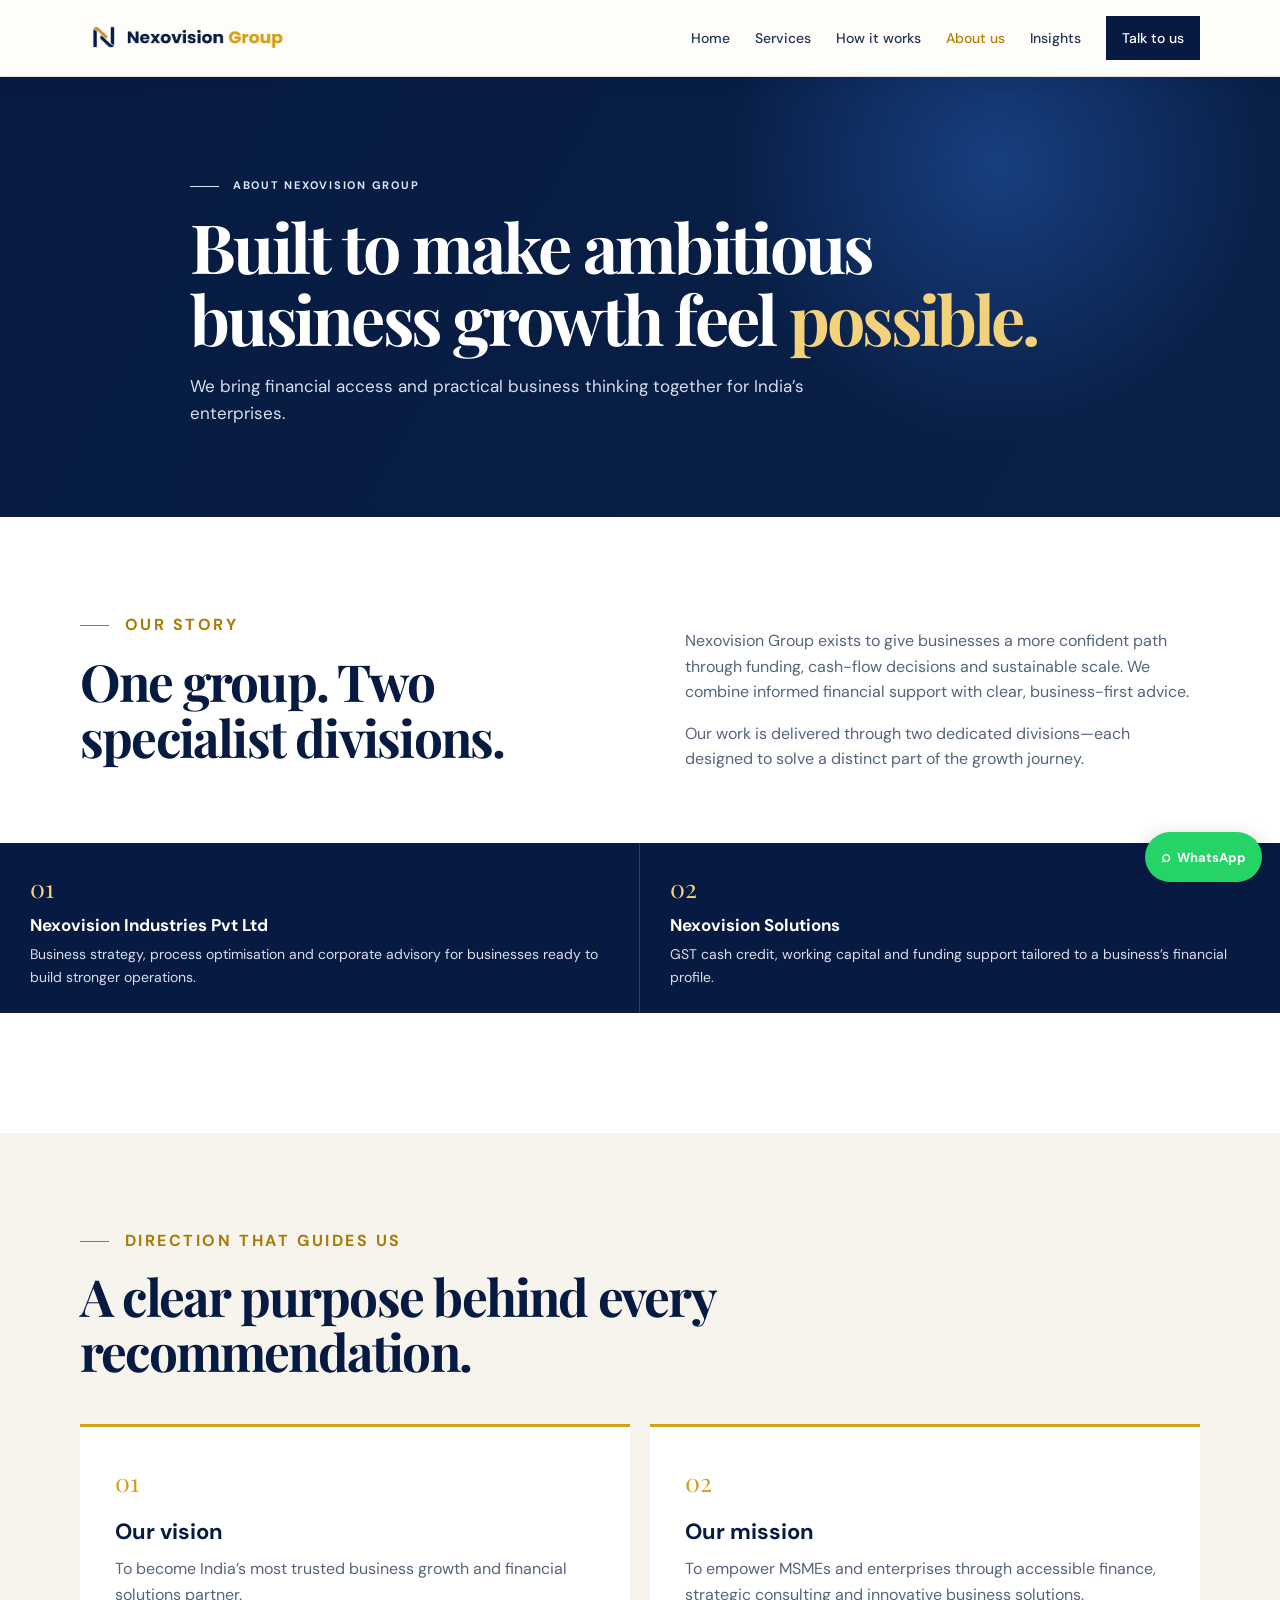
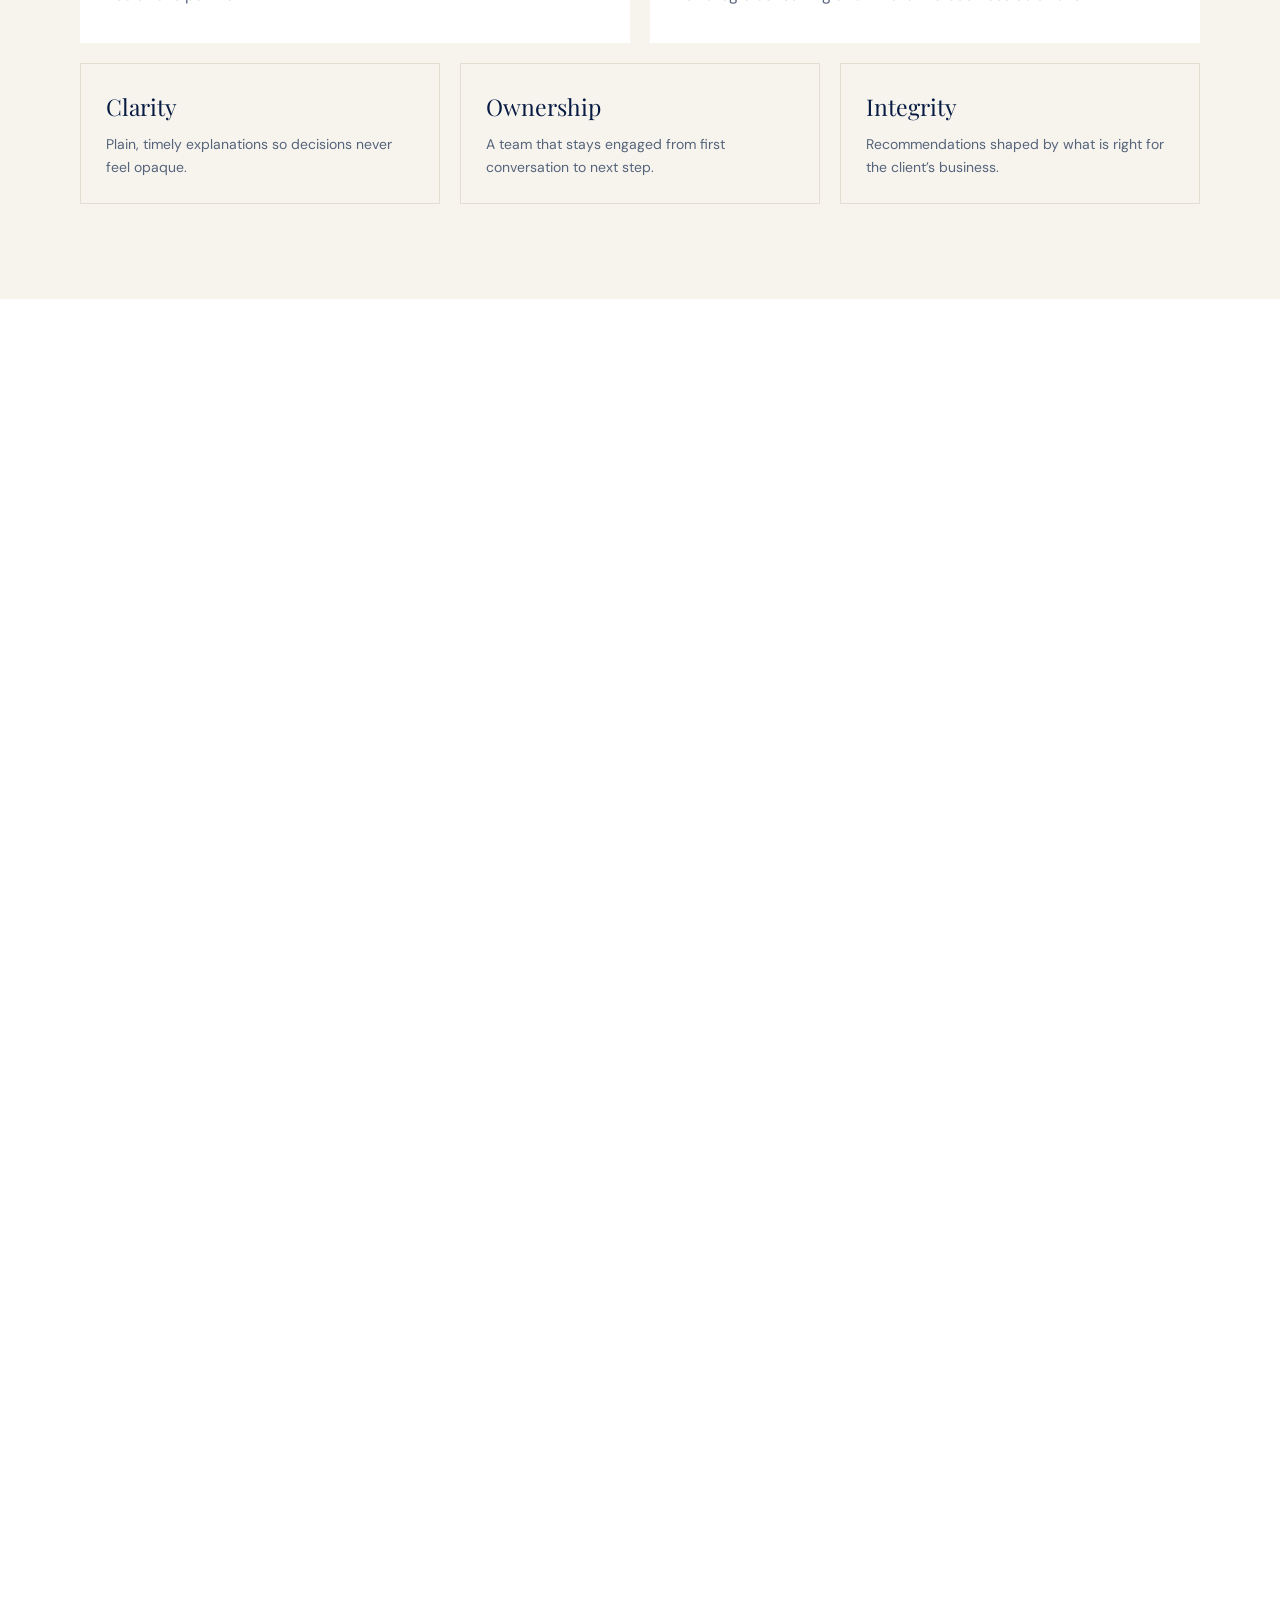
==== commit 2627a268: "Integrate Google Tag Manager into about.html Added Google Tag Manager script for tracking." ====
--- a/about.html
+++ b/about.html
@@ -1,5 +1,13 @@
 <!doctype html>
-<html lang="en"><head><meta charset="utf-8"><meta name="viewport" content="width=device-width, initial-scale=1"><meta name="description" content="Learn about Nexovision Group, its vision, values and two specialist business divisions."><meta name="theme-color" content="#071B42"><title>About Nexovision Group | Our Vision & Leadership</title><link rel="preconnect" href="https://fonts.googleapis.com"><link rel="preconnect" href="https://fonts.gstatic.com" crossorigin><link href="https://fonts.googleapis.com/css2?family=DM+Sans:wght@400;500;600;700&family=Playfair+Display:wght@600;700&display=swap" rel="stylesheet"><link rel="stylesheet" href="css/style.css"></head>
+<html lang="en"><head><!-- Google tag (gtag.js) -->
+<script async src="https://www.googletagmanager.com/gtag/js?id=G-7DS97GWKDM"></script>
+<script>
+  window.dataLayer = window.dataLayer || [];
+  function gtag(){dataLayer.push(arguments);}
+  gtag('js', new Date());
+
+  gtag('config', 'G-7DS97GWKDM');
+</script><meta charset="utf-8"><meta name="viewport" content="width=device-width, initial-scale=1"><meta name="description" content="Learn about Nexovision Group, its vision, values and two specialist business divisions."><meta name="theme-color" content="#071B42"><title>About Nexovision Group | Our Vision & Leadership</title><link rel="preconnect" href="https://fonts.googleapis.com"><link rel="preconnect" href="https://fonts.gstatic.com" crossorigin><link href="https://fonts.googleapis.com/css2?family=DM+Sans:wght@400;500;600;700&family=Playfair+Display:wght@600;700&display=swap" rel="stylesheet"><link rel="stylesheet" href="css/style.css"></head>
 <body><a class="skip-link" href="#main-content">Skip to content</a><header class="site-header"><div class="container nav-wrap"><a class="brand" href="index.html" aria-label="Nexovision Group home"><img class="brand-logo" src="assets/logo.png" alt="" onerror="this.remove()"><span class="brand-mark">N</span><span><strong>NEXOVISION</strong><small>GROUP</small></span></a><button class="menu-toggle" type="button" aria-label="Open menu" aria-expanded="false" aria-controls="primary-nav"><span></span><span></span><span></span></button><nav class="primary-nav" id="primary-nav" aria-label="Primary navigation"><a href="index.html">Home</a><a href="services.html">Services</a><a href="index.html#process">How it works</a><a class="active" href="about.html">About us</a><a href="insights.html">Insights</a><a class="nav-cta" href="contact.html">Talk to us</a></nav></div></header>
 <main id="main-content"><section class="page-hero"><div class="container"><p class="eyebrow"><span></span> About Nexovision Group</p><h1>Built to make ambitious business growth feel <em>possible.</em></h1><p>We bring financial access and practical business thinking together for India’s enterprises.</p></div></section>
 <section class="section"><div class="container story-grid"><div class="reveal"><p class="eyebrow gold"><span></span> Our story</p><h2>One group. Two specialist divisions.</h2></div><div class="reveal"><p>Nexovision Group exists to give businesses a more confident path through funding, cash-flow decisions and sustainable scale. We combine informed financial support with clear, business-first advice.</p><p>Our work is delivered through two dedicated divisions—each designed to solve a distinct part of the growth journey.</p></div></div><div class="division-strip reveal"><div><span class="division-number">01</span><h3>Nexovision Industries Pvt Ltd</h3><p>Business strategy, process optimisation and corporate advisory for businesses ready to build stronger operations.</p></div><div><span class="division-number">02</span><h3>Nexovision Solutions</h3><p>GST cash credit, working capital and funding support tailored to a business’s financial profile.</p></div></div></section>
--- a/css/style.css
+++ b/css/style.css
@@ -1,4 +1,4 @@
-:root{--navy:#071B42;--navy-2:#0c2a61;--gold:#D4A017;--gold-light:#f4d27b;--ink:#14223c;--muted:#637089;--cream:#fbfaf6;--surface:#f4f6fa;--white:#fff;--line:#dce2ea;--shadow:0 18px 50px rgba(7,27,66,.11)}*{box-sizing:border-box}html{scroll-behavior:smooth}body{margin:0;background:var(--white);color:var(--ink);font-family:'DM Sans',sans-serif;line-height:1.6}.container{width:min(1120px,calc(100% - 40px));margin:auto}.skip-link{position:absolute;left:-999px;top:0;background:#fff;color:var(--navy);padding:10px;z-index:99}.skip-link:focus{left:10px}.site-header{position:sticky;top:0;z-index:50;background:rgba(7,27,66,.96);backdrop-filter:blur(12px);border-bottom:1px solid rgba(255,255,255,.08)}.nav-wrap{min-height:76px;display:flex;align-items:center;justify-content:space-between;gap:25px}.brand{display:inline-flex;align-items:center;gap:10px;text-decoration:none;color:#fff;letter-spacing:.08em}.brand-mark{display:grid;place-items:center;width:36px;height:36px;border:1px solid var(--gold);color:var(--gold);font-family:'Playfair Display',serif;font-size:23px}.brand strong{display:block;font-size:13px;line-height:1.1}.brand small{display:block;font-size:8px;letter-spacing:.27em;text-align:center;margin-top:3px}.primary-nav{display:flex;align-items:center;gap:25px}.primary-nav>a{color:#dfe5f0;text-decoration:none;font-size:14px;font-weight:500}.primary-nav>a:hover,.primary-nav .active{color:var(--gold-light)}.nav-cta{border:1px solid var(--gold);padding:10px 15px;color:var(--gold)!important}.menu-toggle{display:none;background:none;border:0;padding:7px;cursor:pointer}.menu-toggle span{display:block;width:25px;height:2px;background:#fff;margin:5px}.section{padding:95px 0}.section-dark,.cta-section{background:radial-gradient(circle at 78% 25%,#163f84 0,transparent 28%),linear-gradient(115deg,#071B42,#081831 68%,#0c285a);color:#fff}.hero{overflow:hidden}.hero-grid{min-height:600px;display:grid;grid-template-columns:1.1fr .9fr;align-items:center;gap:50px}.eyebrow{margin:0 0 15px;color:#dce5f7;text-transform:uppercase;font-size:11px;letter-spacing:.16em;font-weight:700}.eyebrow span{display:inline-block;width:29px;height:1px;background:currentColor;vertical-align:middle;margin-right:9px}.eyebrow.gold{color:#a87b09}.hero h1,h2{font-family:'Playfair Display',serif;line-height:1.08;letter-spacing:-.035em}.hero h1{max-width:720px;font-size:clamp(42px,5vw,69px);margin:0 0 20px}.hero h1 em{font-style:normal;color:var(--gold-light)}.hero-text{max-width:570px;color:#d8e0ef;font-size:17px}.hero-actions{display:flex;flex-wrap:wrap;gap:13px;margin-top:31px}.button{display:inline-flex;align-items:center;justify-content:center;gap:15px;min-height:51px;padding:12px 21px;text-decoration:none;border:1px solid transparent;font-weight:700;font-size:14px;cursor:pointer;font-family:inherit}.button-gold{background:var(--gold);color:var(--navy)}.button-gold:hover{background:#ebc151}.button-ghost{border-color:rgba(255,255,255,.6);color:#fff;background:transparent}.button-ghost:hover{background:#fff;color:var(--navy)}.button-navy{background:var(--navy);color:#fff;width:100%}.button-navy:hover{background:#123775}.hero-points{display:flex;flex-wrap:wrap;gap:18px;list-style:none;padding:0;margin:27px 0 0;color:#d6dfef;font-size:13px}.hero-points li:before{content:'✓';color:var(--gold-light);margin-right:7px}.hero-visual{position:relative;height:450px}.hero-orbit{position:absolute;border:1px solid rgba(244,210,123,.25);border-radius:50%}.orbit-one{width:395px;height:395px;top:25px;left:20px}.orbit-two{width:265px;height:265px;top:88px;left:85px}.funding-card{position:absolute;right:5px;top:55px;width:220px;padding:22px;background:rgba(255,255,255,.96);color:var(--navy);box-shadow:var(--shadow);border-top:3px solid var(--gold)}.funding-card>*{display:block}.card-label{font-size:11px;text-transform:uppercase;letter-spacing:.11em;color:var(--muted)}.funding-card strong{font-family:'Playfair Display',serif;font-size:31px;margin:5px 0}.funding-card b{color:var(--gold)}.funding-card span:last-child{font-size:11px;color:var(--muted)}.hero-panel{position:absolute;left:0;bottom:40px;right:48px;padding:25px;background:rgba(13,44,93,.82);border:1px solid rgba(255,255,255,.2);backdrop-filter:blur(7px)}.panel-icon{color:var(--gold-light);font-size:28px}.hero-panel p{font-family:'Playfair Display',serif;font-size:25px;line-height:1.15;margin:3px 0 13px}.panel-line{height:1px;background:rgba(255,255,255,.33)}.hero-panel small{font-size:11px;color:#d8e0ef}.trust-bar{background:var(--navy);color:#fff}.stats-grid{display:grid;grid-template-columns:repeat(4,1fr)}.stats-grid>div{padding:26px 15px;text-align:center;border-right:1px solid rgba(255,255,255,.15)}.stats-grid>div:last-child{border:0}.stats-grid strong{font-family:'Playfair Display',serif;color:var(--gold-light);font-size:31px}.stats-grid strong span{font-size:20px}.stats-grid p{margin:0;color:#d9e2f1;text-transform:uppercase;letter-spacing:.09em;font-size:10px}.eligibility{background:var(--cream)}.eligibility-grid,.why-grid,.founder-grid,.faq-grid{display:grid;grid-template-columns:1fr 1fr;gap:80px;align-items:center}.section-intro h2,.section-heading h2,.why-copy h2,.founder-copy h2{font-size:clamp(35px,4vw,53px);margin:0 0 19px}.section-intro>p:not(.eyebrow),.section-heading>p,.why-copy>p,.founder-copy>p{color:var(--muted);font-size:16px}.mini-proof{display:flex;gap:12px;align-items:center;margin-top:28px}.proof-icon{display:grid;place-items:center;width:35px;height:35px;background:var(--navy);color:var(--gold-light);border-radius:50%}.mini-proof p{margin:0;color:var(--muted);font-size:14px}.eligibility-form{background:#fff;padding:30px;box-shadow:var(--shadow);border-top:3px solid var(--gold)}.form-row{display:grid;grid-template-columns:1fr 1fr;gap:15px;margin-bottom:15px}.eligibility-form label{display:block;color:var(--ink);font-size:12px;font-weight:700}.eligibility-form input,.eligibility-form select{width:100%;display:block;margin-top:6px;border:1px solid var(--line);padding:12px;background:#fff;color:var(--ink);font:inherit;font-size:14px}.eligibility-form input:focus,.eligibility-form select:focus{outline:2px solid #d4a01780;border-color:var(--gold)}.form-note{font-size:11px;color:var(--muted);margin:13px 0 0}.form-result{display:block;min-height:1px;margin-top:13px;padding:0;color:var(--navy);font-weight:700}.form-result:not(:empty){padding:12px;background:#f6f1df;border-left:3px solid var(--gold);font-size:14px}.section-heading{max-width:665px;margin-bottom:45px}.division-strip{display:grid;grid-template-columns:1fr 1fr;background:var(--navy);color:#fff;margin-bottom:25px}.division-strip>div{padding:25px 30px;border-right:1px solid rgba(255,255,255,.16)}.division-strip>div:last-child{border:0}.division-number{font-family:'Playfair Display',serif;color:var(--gold-light);font-size:25px}.division-strip h3{margin:4px 0;font-size:17px}.division-strip p{margin:0;color:#d6deed;font-size:14px}.service-grid{display:grid;grid-template-columns:repeat(3,1fr);gap:20px}.service-card{padding:28px;background:var(--surface);border-bottom:2px solid transparent;transition:.25s}.service-card:hover{transform:translateY(-5px);border-color:var(--gold);background:#fff;box-shadow:var(--shadow)}.service-icon{display:grid;place-items:center;width:45px;height:45px;border:1px solid var(--gold);color:var(--gold);font-family:'Playfair Display',serif;font-size:23px}.service-card h3{margin:20px 0 8px;font-size:20px}.service-card p{color:var(--muted);font-size:14px}.service-card a,.text-link{color:var(--navy);font-size:13px;font-weight:700;text-decoration:none}.service-card a span,.text-link span{color:var(--gold);margin-left:5px}.process{background:var(--navy);color:#fff}.centered{text-align:center;margin-left:auto;margin-right:auto}.process .section-heading h2{color:#fff}.process-grid{list-style:none;padding:0;margin:0;display:grid;grid-template-columns:repeat(4,1fr);gap:25px}.process-grid li{position:relative;padding-right:10px}.process-grid li:not(:last-child):after{content:'';height:1px;background:rgba(244,210,123,.45);position:absolute;width:68%;top:26px;left:75px}.process-grid span{display:grid;place-items:center;width:53px;height:53px;border:1px solid var(--gold);border-radius:50%;font-family:'Playfair Display',serif;color:var(--gold-light);position:relative;z-index:1;background:var(--navy)}.process-grid h3{font-size:18px;margin:20px 0 7px}.process-grid p{color:#cfd9ea;font-size:14px;margin:0}.why-image{position:relative;min-height:500px;background:var(--surface)}.image-placeholder{position:absolute;inset:0;background:linear-gradient(155deg,#112f65,#071b42 68%);display:flex;flex-direction:column;justify-content:flex-end;padding:45px;color:#fff;overflow:hidden}.image-placeholder:before{content:'';position:absolute;width:410px;height:410px;border:1px solid rgba(244,210,123,.28);border-radius:50%;right:-90px;top:-100px}.image-placeholder span{font-family:'Playfair Display',serif;color:var(--gold-light);font-size:100px;line-height:1;opacity:.85}.image-placeholder p{font-family:'Playfair Display',serif;font-size:28px;line-height:1.12;margin:7px 0}.experience-badge{position:absolute;right:-20px;bottom:32px;background:var(--gold);padding:18px 22px;display:flex;gap:10px;align-items:center;color:var(--navy)}.experience-badge strong{font-family:'Playfair Display',serif;font-size:36px}.experience-badge strong span{font-size:20px}.experience-badge small{font-weight:700;line-height:1.2}.benefit-list{margin-top:27px}.benefit-list>div{display:flex;gap:15px;padding:14px 0;border-top:1px solid var(--line)}.benefit-list span{color:var(--gold);font-weight:700}.benefit-list p{margin:0;font-size:14px;color:var(--muted)}.benefit-list strong{color:var(--ink)}.testimonials{background:var(--cream)}.testimonial-wrap{display:flex;align-items:center;gap:25px}.testimonial-slider{flex:1;min-height:222px}.testimonial{display:none;text-align:center;padding:6px 12%;animation:fade .35s ease}.testimonial.is-active{display:block}.quote{font-family:'Playfair Display',serif;color:var(--gold);font-size:68px;height:47px}.testimonial blockquote{font-family:'Playfair Display',serif;font-size:clamp(22px,3vw,33px);line-height:1.3;margin:0 0 20px}.testimonial footer strong,.testimonial footer span{display:block;font-size:13px}.testimonial footer span{color:var(--muted);font-size:12px}.slider-control{display:grid;place-items:center;width:42px;height:42px;border:1px solid var(--navy);background:transparent;color:var(--navy);font-size:20px;cursor:pointer}.slider-control:hover{background:var(--navy);color:#fff}.slider-dots{display:flex;justify-content:center;gap:7px;margin-top:19px}.slider-dots button{width:7px;height:7px;padding:0;border:0;border-radius:100%;background:#b7bfcd;cursor:pointer}.slider-dots button.active{width:21px;border-radius:4px;background:var(--gold)}.founder{background:#fff}.founder-photo{position:relative;min-height:480px;background:var(--navy);overflow:hidden}.founder-photo img{width:100%;height:480px;object-fit:cover;position:relative;z-index:2}.founder-photo img[src="assets/founder.jpg"]+.photo-fallback{display:flex}.photo-fallback{position:absolute;inset:0;z-index:1;align-items:center;justify-content:center;flex-direction:column;background:linear-gradient(140deg,#173d7c,#071b42);color:#fff}.photo-fallback span{font-family:'Playfair Display',serif;font-size:90px;color:var(--gold-light)}.photo-fallback small{text-align:center;color:#dce5f7}.founder-copy blockquote{font-family:'Playfair Display',serif;color:var(--navy);font-size:25px;line-height:1.34;margin:26px 0}.signature{font-family:'Playfair Display',serif!important;font-size:22px!important;color:var(--navy)!important}.signature span{display:block;font-family:'DM Sans',sans-serif;font-size:11px;letter-spacing:.08em;text-transform:uppercase;color:var(--gold)}.faq{background:var(--cream)}.faq-list details{background:#fff;border-bottom:1px solid var(--line);padding:0 20px}.faq-list summary{list-style:none;cursor:pointer;padding:20px 25px 20px 0;font-size:16px;font-weight:700;position:relative}.faq-list summary::-webkit-details-marker{display:none}.faq-list summary span{position:absolute;right:0;color:var(--gold);font-size:25px;font-weight:400;top:13px}.faq-list details[open] summary span{transform:rotate(45deg)}.faq-list p{padding:0 20px 19px 0;margin:0;color:var(--muted);font-size:14px}.cta-section{padding:85px 0}.cta-inner{max-width:740px;text-align:center;margin:auto}.cta-inner h2{font-size:clamp(35px,5vw,58px);margin:0}.cta-inner>p:not(.eyebrow){color:#d7e0ef;font-size:16px}.cta-inner .hero-actions{justify-content:center}.site-footer{background:#041126;color:#d6dfed;padding-top:60px}.footer-grid{display:grid;grid-template-columns:2fr 1fr 1fr;gap:40px;padding-bottom:45px}.brand-footer{margin-bottom:15px}.footer-grid p{max-width:320px;font-size:14px}.footer-grid h3{color:#fff;font-size:13px;text-transform:uppercase;letter-spacing:.1em;margin-top:3px}.footer-grid a:not(.brand){display:block;color:#d6dfed;text-decoration:none;font-size:14px;margin:8px 0}.footer-grid a:hover{color:var(--gold-light)}.footer-bottom{border-top:1px solid rgba(255,255,255,.15);display:flex;justify-content:space-between;padding:19px 0;font-size:12px}.footer-bottom a{color:var(--gold-light);text-decoration:none}.floating-whatsapp{position:fixed;right:18px;bottom:18px;z-index:40;border-radius:28px;padding:12px 16px;background:#25D366;color:#fff;text-decoration:none;font-weight:700;box-shadow:0 8px 22px #071b4244}.floating-whatsapp span{margin-left:6px;font-size:13px}.reveal{opacity:0;transform:translateY(20px);transition:opacity .65s ease,transform .65s ease}.reveal.visible{opacity:1;transform:none}@keyframes fade{from{opacity:0;transform:translateX(10px)}to{opacity:1;transform:none}}@media(max-width:800px){.site-header{position:sticky}.nav-wrap{min-height:67px}.menu-toggle{display:block;z-index:5}.primary-nav{display:none;position:absolute;top:67px;left:0;right:0;background:var(--navy);padding:14px 20px 25px;border-top:1px solid rgba(255,255,255,.12);box-shadow:0 16px 20px #0003}.primary-nav.open{display:flex;flex-direction:column;align-items:stretch;gap:0}.primary-nav>a{padding:13px 0}.primary-nav .nav-cta{margin-top:8px;text-align:center}.menu-toggle[aria-expanded=true] span:nth-child(1){transform:translateY(7px) rotate(45deg)}.menu-toggle[aria-expanded=true] span:nth-child(2){opacity:0}.menu-toggle[aria-expanded=true] span:nth-child(3){transform:translateY(-7px) rotate(-45deg)}.hero-grid,.eligibility-grid,.why-grid,.founder-grid,.faq-grid{grid-template-columns:1fr;gap:44px}.hero-grid{padding:67px 0 43px;min-height:unset}.hero-visual{height:315px}.orbit-one{width:280px;height:280px;left:calc(50% - 140px);top:0}.orbit-two{width:180px;height:180px;left:calc(50% - 90px);top:49px}.funding-card{right:0;top:14px;width:195px}.hero-panel{left:0;right:5px;bottom:0;padding:18px}.hero-panel p{font-size:21px}.stats-grid{grid-template-columns:1fr 1fr}.stats-grid>div{border-bottom:1px solid rgba(255,255,255,.15)}.stats-grid>div:nth-child(2){border-right:0}.section{padding:70px 0}.form-row,.division-strip,.service-grid,.process-grid,.footer-grid{grid-template-columns:1fr}.division-strip>div{border-right:0;border-bottom:1px solid rgba(255,255,255,.16)}.process-grid{gap:22px}.process-grid li{padding-left:70px;min-height:65px}.process-grid span{position:absolute;left:0;top:0}.process-grid li:not(:last-child):after{width:1px;height:28px;left:26px;top:57px}.why-image{min-height:355px}.experience-badge{right:0;bottom:18px}.founder-photo,.founder-photo img{min-height:360px;height:360px}.testimonial{padding:5px 0}.testimonial-wrap{gap:10px}.slider-control{flex:0 0 35px;width:35px;height:35px}.footer-grid{gap:24px}.footer-bottom{gap:10px;flex-direction:column}.floating-whatsapp{padding:13px}.floating-whatsapp span{display:none}}@media(max-width:420px){.container{width:min(100% - 30px,1120px)}.hero h1{font-size:40px}.hero-actions .button{width:100%}.eligibility-form{padding:20px}.stats-grid strong{font-size:27px}.testimonial blockquote{font-size:22px}.section-intro h2,.section-heading h2,.why-copy h2,.founder-copy h2{font-size:35px}}
+:root{--navy:#071B42;--navy-2:#0c2a61;--gold:#D4A017;--gold-light:#f4d27b;--ink:#14223c;--muted:#637089;--cream:#fbfaf6;--surface:#f4f6fa;--white:#fff;--line:#dce2ea;--shadow:0 18px 50px rgba(7,27,66,.11)}*{box-sizing:border-box}html{scroll-behavior:smooth}body{margin:0;background:var(--white);color:var(--ink);font-family:'DM Sans',sans-serif;line-height:1.6}.container{width:min(1120px,calc(100% - 40px));margin:auto}.skip-link{position:absolute;left:-999px;top:0;background:#fff;color:var(--navy);padding:10px;z-index:99}.skip-link:focus{left:10px}.site-header{position:sticky;top:0;z-index:50;background:rgba(7,27,66,.96);backdrop-filter:blur(12px);border-bottom:1px solid rgba(255,255,255,.08)}.nav-wrap{min-height:76px;display:flex;align-items:center;justify-content:space-between;gap:25px}.brand{display:inline-flex;align-items:center;gap:10px;text-decoration:none;color:#fff;letter-spacing:.08em}.brand-mark{display:grid;place-items:center;width:36px;height:36px;border:1px solid var(--gold);color:var(--gold);font-family:'Playfair Display',serif;font-size:23px}.brand strong{display:block;font-size:13px;line-height:1.1}.brand small{display:block;font-size:8px;letter-spacing:.27em;text-align:center;margin-top:3px}.primary-nav{display:flex;align-items:center;gap:25px}.primary-nav>a{color:#dfe5f0;text-decoration:none;font-size:14px;font-weight:500}.primary-nav>a:hover,.primary-nav .active{color:var(--gold-light)}.nav-cta{border:1px solid var(--gold);padding:10px 15px;color:var(--gold)!important}.menu-toggle{display:none;background:none;border:0;padding:7px;cursor:pointer}.menu-toggle span{display:block;width:25px;height:2px;background:#fff;margin:5px}.section{padding:95px 0}.section-dark,.cta-section{background:radial-gradient(circle at 78% 25%,#163f84 0,transparent 28%),linear-gradient(115deg,#071B42,#081831 68%,#0c285a);color:#fff}.hero{overflow:hidden}.hero-grid{min-height:600px;display:grid;grid-template-columns:1.1fr .9fr;align-items:center;gap:50px}.eyebrow{margin:0 0 15px;color:#dce5f7;text-transform:uppercase;font-size:11px;letter-spacing:.16em;font-weight:700}.eyebrow span{display:inline-block;width:29px;height:1px;background:currentColor;vertical-align:middle;margin-right:9px}.eyebrow.gold{color:#a87b09}.hero h1,h2{font-family:'Playfair Display',serif;line-height:1.08;letter-spacing:-.035em}.hero h1{max-width:720px;font-size:clamp(42px,5vw,69px);margin:0 0 20px}.hero h1 em{font-style:normal;color:var(--gold-light)}.hero-text{max-width:570px;color:#d8e0ef;font-size:17px}.hero-actions{display:flex;flex-wrap:wrap;gap:13px;margin-top:31px}.button{display:inline-flex;align-items:center;justify-content:center;gap:15px;min-height:51px;padding:12px 21px;text-decoration:none;border:1px solid transparent;font-weight:700;font-size:14px;cursor:pointer;font-family:inherit}.button-gold{background:var(--gold);color:var(--navy)}.button-gold:hover{background:#ebc151}.button-ghost{border-color:rgba(255,255,255,.6);color:#fff;background:transparent}.button-ghost:hover{background:#fff;color:var(--navy)}.button-navy{background:var(--navy);color:#fff;width:100%}.button-navy:hover{background:#123775}.hero-points{display:flex;flex-wrap:wrap;gap:18px;list-style:none;padding:0;margin:27px 0 0;color:#d6dfef;font-size:13px}.hero-points li:before{content:'✓';color:var(--gold-light);margin-right:7px}.hero-visual{position:relative;height:450px}.hero-orbit{position:absolute;border:1px solid rgba(244,210,123,.25);border-radius:50%}.orbit-one{width:395px;height:395px;top:25px;left:20px}.orbit-two{width:265px;height:265px;top:88px;left:85px}.funding-card{position:absolute;right:5px;top:55px;width:220px;padding:22px;background:rgba(255,255,255,.96);color:var(--navy);box-shadow:var(--shadow);border-top:3px solid var(--gold)}.funding-card>*{display:block}.card-label{font-size:11px;text-transform:uppercase;letter-spacing:.11em;color:var(--muted)}.funding-card strong{font-family:'Playfair Display',serif;font-size:31px;margin:5px 0}.funding-card b{color:var(--gold)}.funding-card span:last-child{font-size:11px;color:var(--muted)}.hero-panel{position:absolute;left:0;bottom:40px;right:48px;padding:25px;background:rgba(13,44,93,.82);border:1px solid rgba(255,255,255,.2);backdrop-filter:blur(7px)}.panel-icon{color:var(--gold-light);font-size:28px}.hero-panel p{font-family:'Playfair Display',serif;font-size:25px;line-height:1.15;margin:3px 0 13px}.panel-line{height:1px;background:rgba(255,255,255,.33)}.hero-panel small{font-size:11px;color:#d8e0ef}.trust-bar{background:var(--navy);color:#fff}.stats-grid{display:grid;grid-template-columns:repeat(4,1fr)}.stats-grid>div{padding:26px 15px;text-align:center;border-right:1px solid rgba(255,255,255,.15)}.stats-grid>div:last-child{border:0}.stats-grid strong{font-family:'Playfair Display',serif;color:var(--gold-light);font-size:31px}.stats-grid strong span{font-size:20px}.stats-grid p{margin:0;color:#d9e2f1;text-transform:uppercase;letter-spacing:.09em;font-size:10px}.eligibility{background:var(--cream)}.eligibility-grid,.why-grid,.founder-grid,.faq-grid{display:grid;gap:60px;align-items:center}.founder-grid{grid-template-columns:46% 54%}.section-intro h2,.section-heading h2,.why-copy h2,.founder-copy h2{font-size:clamp(35px,4vw,53px);margin:0 0 19px}.section-intro>p:not(.eyebrow),.section-heading>p,.why-copy>p,.founder-copy>p{color:var(--muted);font-size:16px}.mini-proof{display:flex;gap:12px;align-items:center;margin-top:28px}.proof-icon{display:grid;place-items:center;width:35px;height:35px;background:var(--navy);color:var(--gold-light);border-radius:50%}.mini-proof p{margin:0;color:var(--muted);font-size:14px}.eligibility-form{background:#fff;padding:30px;box-shadow:var(--shadow);border-top:3px solid var(--gold)}.form-row{display:grid;grid-template-columns:1fr 1fr;gap:15px;margin-bottom:15px}.eligibility-form label{display:block;color:var(--ink);font-size:12px;font-weight:700}.eligibility-form input,.eligibility-form select{width:100%;display:block;margin-top:6px;border:1px solid var(--line);padding:12px;background:#fff;color:var(--ink);font:inherit;font-size:14px}.eligibility-form input:focus,.eligibility-form select:focus{outline:2px solid #d4a01780;border-color:var(--gold)}.form-note{font-size:11px;color:var(--muted);margin:13px 0 0}.form-result{display:block;min-height:1px;margin-top:13px;padding:0;color:var(--navy);font-weight:700}.form-result:not(:empty){padding:12px;background:#f6f1df;border-left:3px solid var(--gold);font-size:14px}.section-heading{max-width:665px;margin-bottom:45px}.division-strip{display:grid;grid-template-columns:1fr 1fr;background:var(--navy);color:#fff;margin-bottom:25px}.division-strip>div{padding:25px 30px;border-right:1px solid rgba(255,255,255,.16)}.division-strip>div:last-child{border:0}.division-number{font-family:'Playfair Display',serif;color:var(--gold-light);font-size:25px}.division-strip h3{margin:4px 0;font-size:17px}.division-strip p{margin:0;color:#d6deed;font-size:14px}.service-grid{display:grid;grid-template-columns:repeat(3,1fr);gap:20px}.service-card{padding:28px;background:var(--surface);border-bottom:2px solid transparent;transition:.25s}.service-card:hover{transform:translateY(-5px);border-color:var(--gold);background:#fff;box-shadow:var(--shadow)}.service-icon{display:grid;place-items:center;width:45px;height:45px;border:1px solid var(--gold);color:var(--gold);font-family:'Playfair Display',serif;font-size:23px}.service-card h3{margin:20px 0 8px;font-size:20px}.service-card p{color:var(--muted);font-size:14px}.service-card a,.text-link{color:var(--navy);font-size:13px;font-weight:700;text-decoration:none}.service-card a span,.text-link span{color:var(--gold);margin-left:5px}.process{background:var(--navy);color:#fff}.centered{text-align:center;margin-left:auto;margin-right:auto}.process .section-heading h2{color:#fff}.process-grid{list-style:none;padding:0;margin:0;display:grid;grid-template-columns:repeat(4,1fr);gap:25px}.process-grid li{position:relative;padding-right:10px}.process-grid li:not(:last-child):after{content:'';height:1px;background:rgba(244,210,123,.45);position:absolute;width:68%;top:26px;left:75px}.process-grid span{display:grid;place-items:center;width:53px;height:53px;border:1px solid var(--gold);border-radius:50%;font-family:'Playfair Display',serif;color:var(--gold-light);position:relative;z-index:1;background:var(--navy)}.process-grid h3{font-size:18px;margin:20px 0 7px}.process-grid p{color:#cfd9ea;font-size:14px;margin:0}.why-image{position:relative;min-height:500px;background:var(--surface)}.image-placeholder{position:absolute;inset:0;background:linear-gradient(155deg,#112f65,#071b42 68%);display:flex;flex-direction:column;justify-content:flex-end;padding:45px;color:#fff;overflow:hidden}.image-placeholder:before{content:'';position:absolute;width:410px;height:410px;border:1px solid rgba(244,210,123,.28);border-radius:50%;right:-90px;top:-100px}.image-placeholder span{font-family:'Playfair Display',serif;color:var(--gold-light);font-size:100px;line-height:1;opacity:.85}.image-placeholder p{font-family:'Playfair Display',serif;font-size:28px;line-height:1.12;margin:7px 0}.experience-badge{position:absolute;right:-20px;bottom:32px;background:var(--gold);padding:18px 22px;display:flex;gap:10px;align-items:center;color:var(--navy)}.experience-badge strong{font-family:'Playfair Display',serif;font-size:36px}.experience-badge strong span{font-size:20px}.experience-badge small{font-weight:700;line-height:1.2}.benefit-list{margin-top:27px}.benefit-list>div{display:flex;gap:15px;padding:14px 0;border-top:1px solid var(--line)}.benefit-list span{color:var(--gold);font-weight:700}.benefit-list p{margin:0;font-size:14px;color:var(--muted)}.benefit-list strong{color:var(--ink)}.testimonials{background:var(--cream)}.testimonial-wrap{display:flex;align-items:center;gap:25px}.testimonial-slider{flex:1;min-height:222px}.testimonial{display:none;text-align:center;padding:6px 12%;animation:fade .35s ease}.testimonial.is-active{display:block}.quote{font-family:'Playfair Display',serif;color:var(--gold);font-size:68px;height:47px}.testimonial blockquote{font-family:'Playfair Display',serif;font-size:clamp(22px,3vw,33px);line-height:1.3;margin:0 0 20px}.testimonial footer strong,.testimonial footer span{display:block;font-size:13px}.testimonial footer span{color:var(--muted);font-size:12px}.slider-control{display:grid;place-items:center;width:42px;height:42px;border:1px solid var(--navy);background:transparent;color:var(--navy);font-size:20px;cursor:pointer}.slider-control:hover{background:var(--navy);color:#fff}.slider-dots{display:flex;justify-content:center;gap:7px;margin-top:19px}.slider-dots button{width:7px;height:7px;padding:0;border:0;border-radius:100%;background:#b7bfcd;cursor:pointer}.slider-dots button.active{width:21px;border-radius:4px;background:var(--gold)}.founder{background:#fff}.founder-photo{position:relative;aspect-ratio:4/5;min-height:700px;background:var(--navy);overflow:hidden}.founder-photo img{width:100%;height:100%;object-fit:cover;object-position:center top;display:block;position:relative;z-index:2}.founder-photo img[src="assets/founder.jpg"]+.photo-fallback{display:flex}.photo-fallback{position:absolute;inset:0;z-index:1;align-items:center;justify-content:center;flex-direction:column;background:linear-gradient(140deg,#173d7c,#071b42);color:#fff}.photo-fallback span{font-family:'Playfair Display',serif;font-size:90px;color:var(--gold-light)}.photo-fallback small{text-align:center;color:#dce5f7}.founder-copy blockquote{font-family:'Playfair Display',serif;color:var(--navy);font-size:25px;line-height:1.34;margin:26px 0}.signature{font-family:'Playfair Display',serif!important;font-size:22px!important;color:var(--navy)!important}.signature span{display:block;font-family:'DM Sans',sans-serif;font-size:11px;letter-spacing:.08em;text-transform:uppercase;color:var(--gold)}.founder-copy{max-width:620px}.founder-copy blockquote{margin:35px 0}.signature{margin-top:40px!important}.faq{background:var(--cream)}.faq-list details{background:#fff;border-bottom:1px solid var(--line);padding:0 20px}.faq-list summary{list-style:none;cursor:pointer;padding:20px 25px 20px 0;font-size:16px;font-weight:700;position:relative}.faq-list summary::-webkit-details-marker{display:none}.faq-list summary span{position:absolute;right:0;color:var(--gold);font-size:25px;font-weight:400;top:13px}.faq-list details[open] summary span{transform:rotate(45deg)}.faq-list p{padding:0 20px 19px 0;margin:0;color:var(--muted);font-size:14px}.cta-section{padding:85px 0}.cta-inner{max-width:740px;text-align:center;margin:auto}.cta-inner h2{font-size:clamp(35px,5vw,58px);margin:0}.cta-inner>p:not(.eyebrow){color:#d7e0ef;font-size:16px}.cta-inner .hero-actions{justify-content:center}.site-footer{background:#041126;color:#d6dfed;padding-top:60px}.footer-grid{display:grid;grid-template-columns:2fr 1fr 1fr;gap:40px;padding-bottom:45px}.brand-footer{margin-bottom:15px}.footer-grid p{max-width:320px;font-size:14px}.footer-grid h3{color:#fff;font-size:13px;text-transform:uppercase;letter-spacing:.1em;margin-top:3px}.footer-grid a:not(.brand){display:block;color:#d6dfed;text-decoration:none;font-size:14px;margin:8px 0}.footer-grid a:hover{color:var(--gold-light)}.footer-bottom{border-top:1px solid rgba(255,255,255,.15);display:flex;justify-content:space-between;padding:19px 0;font-size:12px}.footer-bottom a{color:var(--gold-light);text-decoration:none}.floating-whatsapp{position:fixed;right:18px;bottom:18px;z-index:40;border-radius:28px;padding:12px 16px;background:#25D366;color:#fff;text-decoration:none;font-weight:700;box-shadow:0 8px 22px #071b4244}.floating-whatsapp span{margin-left:6px;font-size:13px}.reveal{opacity:0;transform:translateY(20px);transition:opacity .65s ease,transform .65s ease}.reveal.visible{opacity:1;transform:none}@keyframes fade{from{opacity:0;transform:translateX(10px)}to{opacity:1;transform:none}}@media(max-width:800px){.site-header{position:sticky}.nav-wrap{min-height:67px}.menu-toggle{display:block;z-index:5}.primary-nav{display:none;position:absolute;top:67px;left:0;right:0;background:var(--navy);padding:14px 20px 25px;border-top:1px solid rgba(255,255,255,.12);box-shadow:0 16px 20px #0003}.primary-nav.open{display:flex;flex-direction:column;align-items:stretch;gap:0}.primary-nav>a{padding:13px 0}.primary-nav .nav-cta{margin-top:8px;text-align:center}.menu-toggle[aria-expanded=true] span:nth-child(1){transform:translateY(7px) rotate(45deg)}.menu-toggle[aria-expanded=true] span:nth-child(2){opacity:0}.menu-toggle[aria-expanded=true] span:nth-child(3){transform:translateY(-7px) rotate(-45deg)}.hero-grid,.eligibility-grid,.why-grid,.founder-grid,.faq-grid{grid-template-columns:1fr;gap:44px}.hero-grid{padding:67px 0 43px;min-height:unset}.hero-visual{height:315px}.orbit-one{width:280px;height:280px;left:calc(50% - 140px);top:0}.orbit-two{width:180px;height:180px;left:calc(50% - 90px);top:49px}.funding-card{right:0;top:14px;width:195px}.hero-panel{left:0;right:5px;bottom:0;padding:18px}.hero-panel p{font-size:21px}.stats-grid{grid-template-columns:1fr 1fr}.stats-grid>div{border-bottom:1px solid rgba(255,255,255,.15)}.stats-grid>div:nth-child(2){border-right:0}.section{padding:70px 0}.form-row,.division-strip,.service-grid,.process-grid,.footer-grid{grid-template-columns:1fr}.division-strip>div{border-right:0;border-bottom:1px solid rgba(255,255,255,.16)}.process-grid{gap:22px}.process-grid li{padding-left:70px;min-height:65px}.process-grid span{position:absolute;left:0;top:0}.process-grid li:not(:last-child):after{width:1px;height:28px;left:26px;top:57px}.why-image{min-height:355px}.experience-badge{right:0;bottom:18px}.founder-photo{min-height:520px}.founder-photo img{height:520px;object-fit:cover;object-position:center top}.testimonial{padding:5px 0}.testimonial-wrap{gap:10px}.slider-control{flex:0 0 35px;width:35px;height:35px}.footer-grid{gap:24px}.footer-bottom{gap:10px;flex-direction:column}.floating-whatsapp{padding:13px}.floating-whatsapp span{display:none}}@media(max-width:420px){.container{width:min(100% - 30px,1120px)}.hero h1{font-size:40px}.hero-actions .button{width:100%}.eligibility-form{padding:20px}.stats-grid strong{font-size:27px}.testimonial blockquote{font-size:22px}.section-intro h2,.section-heading h2,.why-copy h2,.founder-copy h2{font-size:35px}}
 /* Phase 2: supporting-page layouts */
 .page-hero{padding:100px 0 90px;background:radial-gradient(circle at 78% 20%,#173f80 0,transparent 26%),linear-gradient(120deg,#071B42,#0a2047);color:#fff}.page-hero .container{max-width:900px}.page-hero h1{font-family:'Playfair Display',serif;font-size:clamp(42px,5.5vw,68px);line-height:1.07;letter-spacing:-.04em;margin:0 0 18px}.page-hero h1 em{font-style:normal;color:var(--gold-light)}.page-hero p:not(.eyebrow){max-width:620px;margin:0;color:#d6dfed;font-size:17px}.story-grid{display:grid;grid-template-columns:1fr 1fr;gap:90px;align-items:start;margin-bottom:55px}.story-grid h2,.service-cta h2,.contact-grid h2,.contact-map h2{font-family:'Playfair Display',serif;font-size:clamp(35px,4vw,52px);line-height:1.1;margin:0}.story-grid p{color:var(--muted);font-size:16px}.values-section{background:var(--cream)}.mission-grid{display:grid;grid-template-columns:1fr 1fr;gap:20px}.mission-card{padding:35px;background:#fff;border-top:3px solid var(--gold)}.mission-card span{color:var(--gold);font-family:'Playfair Display',serif;font-size:25px}.mission-card h3{font-size:22px;margin:12px 0 7px}.mission-card p,.value-grid p{color:var(--muted);margin:0}.value-grid{display:grid;grid-template-columns:repeat(3,1fr);gap:20px;margin-top:20px}.value-grid article{padding:25px;border:1px solid var(--line)}.value-grid span{font-family:'Playfair Display',serif;font-size:23px;color:var(--navy)}.value-grid p{font-size:14px;margin-top:8px}.detailed-services{display:grid;grid-template-columns:repeat(3,1fr);gap:20px}.detail-card{padding:29px;background:var(--surface);border-top:2px solid transparent;transition:.25s}.detail-card:hover{background:#fff;border-color:var(--gold);box-shadow:var(--shadow)}.detail-card h3{font-size:21px;margin:20px 0 8px}.detail-card p{font-size:14px;color:var(--muted)}.detail-card ul{list-style:none;padding:0;margin:20px 0}.detail-card li{font-size:13px;color:var(--ink);padding:5px 0;border-bottom:1px solid var(--line)}.detail-card li:before{content:'✓';color:var(--gold);font-weight:700;margin-right:7px}.service-band{background:var(--navy);color:#fff}.service-band .section-heading h2,.service-band .section-heading p{color:#fff}.detailed-services.light .detail-card{background:#0e2d62}.detailed-services.light .detail-card:hover{background:#153b7a}.detailed-services.light .detail-card p,.detailed-services.light .detail-card li{color:#d9e1ee}.detailed-services.light .detail-card li{border-color:rgba(255,255,255,.15)}.service-cta{display:flex;align-items:center;justify-content:space-between;gap:25px;padding:38px;background:var(--cream)}.service-cta h2{max-width:590px}.featured-insight{display:grid;grid-template-columns:1.1fr .9fr;min-height:425px;background:var(--cream)}.featured-insight>div:first-child{padding:55px}.featured-insight h2{font-family:'Playfair Display',serif;font-size:clamp(32px,4vw,48px);line-height:1.08;margin:13px 0}.featured-insight p:not(.eyebrow){color:var(--muted)}.featured-art{position:relative;display:flex;justify-content:flex-end;align-items:flex-end;padding:38px;background:linear-gradient(145deg,#173e7b,#071b42);color:#fff;overflow:hidden}.featured-art:before{content:'';position:absolute;width:440px;height:440px;border:1px solid rgba(244,210,123,.3);border-radius:50%;top:-170px;left:-145px}.featured-art span{font-family:'Playfair Display',serif;color:var(--gold-light);font-size:110px;line-height:1;z-index:1}.featured-art small{z-index:1;font-size:13px;text-transform:uppercase;letter-spacing:.1em}.article-meta{display:block;color:#a87b09;font-size:10px;font-weight:700;letter-spacing:.12em}.insight-heading{margin:80px 0 40px}.article-grid{display:grid;grid-template-columns:repeat(3,1fr);gap:24px}.article-card{background:var(--surface);padding-bottom:27px}.article-card>*:not(.article-image){margin-left:23px;margin-right:23px}.article-card h3{font-size:20px;line-height:1.25;margin-top:10px;margin-bottom:9px}.article-card p:not(.article-meta){font-size:14px;color:var(--muted)}.article-image{height:180px;display:flex;align-items:flex-end;padding:18px;background:var(--navy);color:var(--gold-light);font-family:'Playfair Display',serif;font-size:55px}.article-one{background:linear-gradient(140deg,#0a2451,#1c4a8b)}.article-two{background:linear-gradient(140deg,#0e2e69,#27788e)}.article-three{background:linear-gradient(140deg,#152348,#7b5b16)}.article-notice{margin:32px 0 0;padding:15px;background:#f6f1df;color:#6d5514;font-size:13px;border-left:3px solid var(--gold)}.contact-grid{display:grid;grid-template-columns:.85fr 1.15fr;gap:80px;align-items:start}.contact-intro{color:var(--muted);font-size:16px}.contact-list{margin-top:31px}.contact-list>a,.contact-list>div{display:flex;align-items:center;gap:13px;margin:15px 0;text-decoration:none;color:var(--ink)}.contact-list>*>span{display:grid;place-items:center;width:37px;height:37px;background:var(--navy);color:var(--gold-light);border-radius:50%}.contact-list small,.contact-list strong{display:block}.contact-list small{font-size:11px;color:var(--muted);text-transform:uppercase;letter-spacing:.08em}.contact-list strong{font-size:14px}.contact-form{padding:34px;background:var(--cream);border-top:3px solid var(--gold)}.contact-form h3{font-family:'Playfair Display',serif;font-size:28px;margin:0 0 20px}.contact-form label{display:block;font-size:12px;font-weight:700;margin-bottom:15px}.contact-form input,.contact-form select,.contact-form textarea{display:block;width:100%;font:inherit;font-size:14px;margin-top:6px;padding:12px;border:1px solid var(--line);background:#fff}.contact-form textarea{resize:vertical}.contact-map{padding:75px 0;background:var(--cream)}.contact-map .container{display:grid;grid-template-columns:1fr 1fr;gap:80px;align-items:center}.contact-map p:not(.eyebrow){color:var(--muted)}.map-visual{min-height:245px;display:flex;align-items:flex-end;justify-content:space-between;padding:25px;background:linear-gradient(145deg,#143a75,#071b42);color:#fff;position:relative;overflow:hidden}.map-visual:before{content:'';width:310px;height:310px;border-radius:47% 53% 45% 55%;position:absolute;right:40px;top:-40px;border:1px solid rgba(244,210,123,.35)}.map-visual span{font-family:'Playfair Display',serif;color:var(--gold-light);font-size:47px;z-index:1}.map-visual small{z-index:1;text-transform:uppercase;letter-spacing:.1em;font-size:10px;text-align:right}@media(max-width:800px){.page-hero{padding:70px 0}.story-grid,.mission-grid,.value-grid,.detailed-services,.featured-insight,.article-grid,.contact-grid,.contact-map .container{grid-template-columns:1fr;gap:24px}.story-grid{margin-bottom:35px}.featured-insight>div:first-child{padding:32px}.featured-art{min-height:240px}.service-cta{display:block}.service-cta .button{margin-top:25px}.contact-map{padding:60px 0}.map-visual{min-height:215px}}
 /* Project visual asset: original Nexovision hero illustration */
